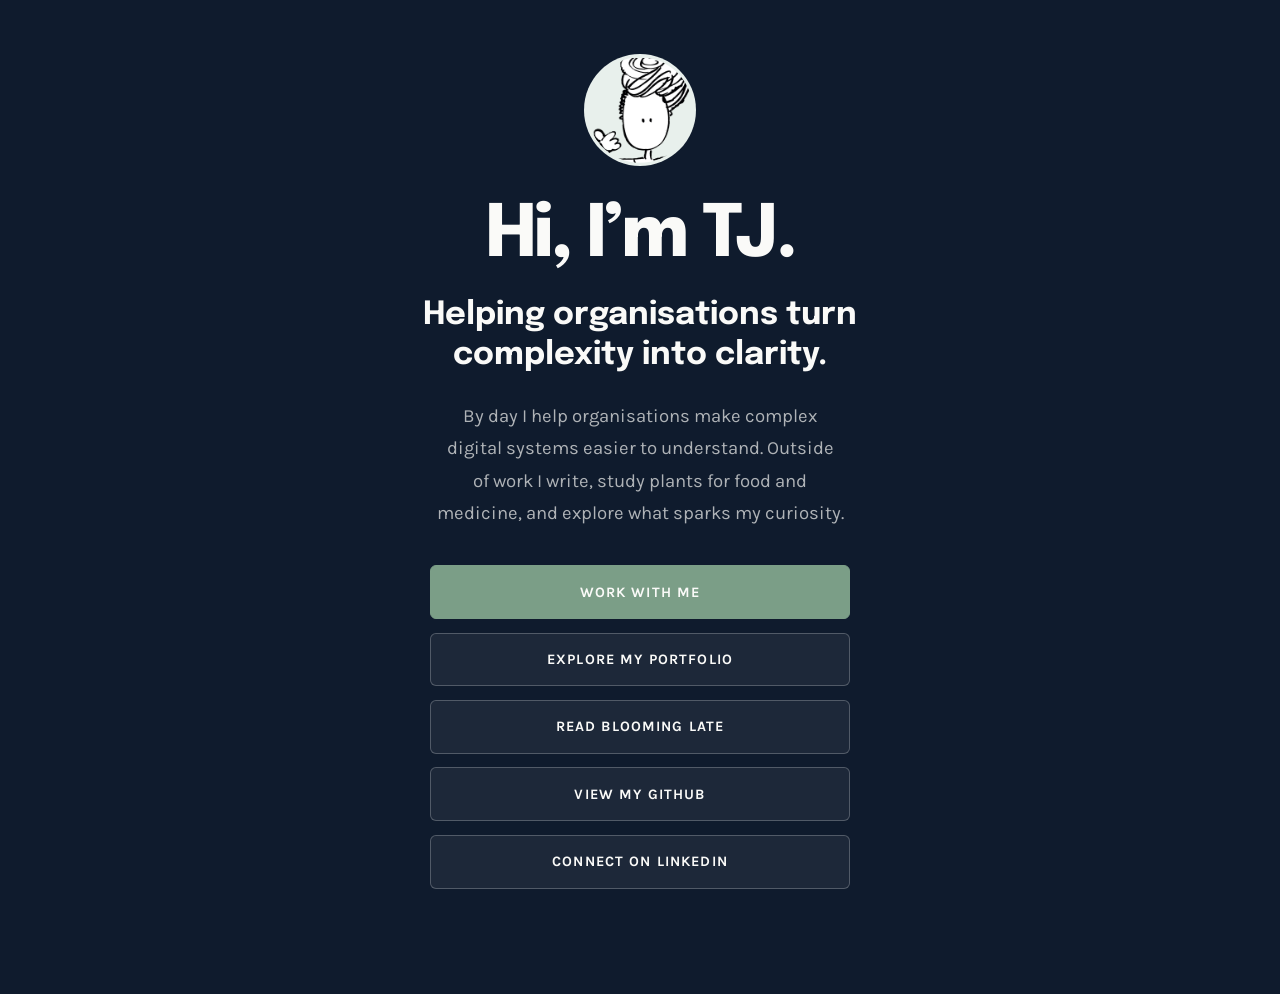
==== hi/index.html @ c091154e "new links page" ====
<!DOCTYPE html>
<html lang="en">
<head>
  <meta charset="UTF-8">
  <meta name="viewport" content="width=device-width, initial-scale=1.0">
  <title>TJ Anderson | Hi</title>
  <link rel="icon" href="../favicon.ico" sizes="any">
  <link rel="icon" type="image/png" href="../favicon.png">
  <link rel="apple-touch-icon" href="../apple-touch-icon.png">
  <link rel="preconnect" href="https://fonts.googleapis.com">
  <link href="https://fonts.googleapis.com/css2?family=Epilogue:ital,wght@0,300;0,400;0,600;0,800;1,300;1,400&family=Karla:wght@300;400;600;700&display=swap" rel="stylesheet">
  <link rel="stylesheet" href="../styles.css?v=20260626">
</head>
<body class="link-tree-page">
  <main class="link-tree">
    <img class="link-tree-avatar" src="../favicon.png" alt="TJ Anderson">
    <h1>Hi, I’m TJ.</h1>
    <p class="link-tree-subhead">Helping organisations turn complexity into clarity.</p>
    <div class="link-tree-copy">
      <p>By day I help organisations make complex digital systems easier to understand. Outside of work I write, study plants for food and medicine, and explore what sparks my curiosity.</p>
    </div>
    <div class="link-tree-buttons" aria-label="TJ Anderson links">
      <a href="https://portfolio.coastarian.com/consulting.html">Work With Me</a>
      <a href="https://portfolio.coastarian.com/index.html">Explore My Portfolio</a>
      <a href="https://substack.com/@bloominglate/posts">Read Blooming Late</a>
      <a href="https://github.com/tjortaraja/portfolio-2026" target="_blank" rel="noopener">View My GitHub</a>
      <a href="https://www.linkedin.com/in/teejanderson/" target="_blank" rel="noopener">Connect on LinkedIn</a>
    </div>
  </main>
</body>
</html>
---- styles.css ----
/* ============================================================
   TJ Anderson - Portfolio
   Shared stylesheet · Epilogue + Karla · Midnight & Sage
   ============================================================ */

/* ── RESET & BASE ── */
*, *::before, *::after { box-sizing: border-box; margin: 0; padding: 0; }

:root {
  --navy:       #0F1B2D;
  --navy-mid:   #1A2E47;
  --sage:       #7B9E87;
  --sage-mid:   #5F876C;
  --sage-light: #E8F0EC;
  --bg:         #F2F5F3;
  --bg-dark:    #E3ECE7;
  --surface:    #FAFAF8;
  --mid:        #4A5C52;
  --soft:       #8A9E94;
  --border:     #D4E0DA;
  --case-section-y: clamp(5.75rem, 7vw, 7rem);
  --case-block-gap: clamp(2.75rem, 4vw, 4rem);
  --case-tight-gap: clamp(1.5rem, 2.5vw, 2.25rem);
}

html { scroll-behavior: smooth; }

body {
  font-family: 'Karla', sans-serif;
  background: var(--bg);
  color: var(--navy);
  line-height: 1.6;
  overflow-x: hidden;
}

/* ── TYPOGRAPHY ── */
.epilogue { font-family: 'Epilogue', sans-serif; }

/* ── BUTTONS ── */
.btn-primary {
  background: var(--sage);
  color: var(--surface);
  padding: 0.8rem 1.8rem;
  border-radius: 6px;
  font-family: 'Karla', sans-serif;
  font-size: 0.9rem;
  font-weight: 600;
  text-decoration: none;
  transition: background 0.2s, transform 0.15s;
  display: inline-block;
}
.btn-primary:hover { background: var(--sage-mid); transform: translateY(-1px); }

.btn-primary-navy {
  background: var(--navy);
  color: var(--surface);
  padding: 0.8rem 1.8rem;
  border-radius: 6px;
  font-family: 'Karla', sans-serif;
  font-size: 0.9rem;
  font-weight: 600;
  text-decoration: none;
  transition: background 0.2s, transform 0.15s;
  display: inline-block;
}
.btn-primary-navy:hover { background: var(--navy-mid); transform: translateY(-1px); }

.btn-ghost {
  border: 1.5px solid rgba(250,250,248,0.25);
  color: rgba(250,250,248,0.65);
  padding: 0.8rem 1.8rem;
  border-radius: 6px;
  font-family: 'Karla', sans-serif;
  font-size: 0.9rem;
  font-weight: 500;
  text-decoration: none;
  transition: border-color 0.2s, color 0.2s, transform 0.15s;
  display: inline-block;
}
.btn-ghost:hover { border-color: var(--sage); color: var(--sage); transform: translateY(-1px); }

.btn-ghost-light {
  border: 1.5px solid var(--soft);
  color: var(--mid);
  padding: 0.8rem 1.8rem;
  border-radius: 6px;
  font-family: 'Karla', sans-serif;
  font-size: 0.9rem;
  font-weight: 500;
  text-decoration: none;
  transition: border-color 0.2s, color 0.2s, transform 0.15s;
  display: inline-block;
}
.btn-ghost-light:hover { border-color: var(--sage-mid); color: var(--sage-mid); transform: translateY(-1px); }

/* ── PILLS & TAGS ── */
.pill {
  background: rgba(123,158,135,0.15);
  color: var(--sage);
  font-size: 0.76rem;
  font-weight: 600;
  padding: 0.35rem 0.9rem;
  border-radius: 100px;
  border: 1px solid rgba(123,158,135,0.25);
}

.pill-light {
  background: var(--sage-light);
  color: var(--sage-mid);
  font-size: 0.76rem;
  font-weight: 600;
  padding: 0.35rem 0.9rem;
  border-radius: 100px;
}

.tag {
  font-size: 0.68rem;
  font-weight: 600;
  letter-spacing: 0.05em;
  text-transform: uppercase;
  color: var(--navy);
  background: var(--sage-light);
  padding: 0.22rem 0.6rem;
  border-radius: 4px;
}

.cs-pill {
  font-size: 0.67rem;
  font-weight: 600;
  letter-spacing: 0.04em;
  text-transform: uppercase;
  color: var(--sage-mid);
  background: var(--sage-light);
  padding: 0.2rem 0.6rem;
  border-radius: 100px;
}

.pill-row { display: flex; flex-wrap: wrap; gap: 0.45rem; }

/* ── BACKGROUND UTILITIES ── */
.bg-surface { background: var(--surface); }
.bg-light   { background: var(--bg); }
.bg-mid     { background: var(--bg-dark); }
.bg-navy    { background: var(--navy); }

/* ── SECTION SHARED ── */
.section-eyebrow {
  font-size: 0.72rem;
  font-weight: 700;
  letter-spacing: 0.14em;
  text-transform: uppercase;
  color: var(--sage-mid);
  margin-bottom: 0.8rem;
}

.section-heading {
  font-family: 'Epilogue', sans-serif;
  font-weight: 800;
  font-size: clamp(1.6rem, 3vw, 2.4rem);
  letter-spacing: -0.025em;
  line-height: 1.15;
  color: var(--navy);
  margin-bottom: 1.4rem;
  text-wrap: balance;
}

.section-heading-sm {
  font-family: 'Epilogue', sans-serif;
  font-weight: 800;
  font-size: clamp(1.25rem, 2vw, 1.7rem);
  line-height: 1.18;
  color: var(--navy);
  margin: 0 0 0.9rem;
  text-wrap: balance;
}

.divider {
  width: 3rem;
  height: 2px;
  background: var(--sage);
  margin-bottom: 2.8rem;
}

.body-text {
  font-size: 1rem;
  color: var(--mid);
  line-height: 1.85;
  margin-bottom: 1.3rem;
  max-width: 68ch;
}
.body-text strong { color: var(--navy); font-weight: 600; }

/* ── HOME PAGE NAV ── */
.home-nav {
  position: absolute;
  top: 0; left: 0; right: 0;
  z-index: 100;
  display: flex;
  justify-content: space-between;
  align-items: center;
  padding: 1.2rem 4rem;
  transition: background 0.3s, border-color 0.3s;
  background: transparent;
  border-bottom: 1px solid rgba(255,255,255,0.08);
}
.home-nav.scrolled {
  background: rgba(242,245,243,0.95);
  backdrop-filter: blur(12px);
  border-bottom-color: var(--bg-dark);
}
.home-nav .nav-logo {
  font-family: 'Epilogue', sans-serif;
  font-weight: 800;
  font-size: 1.15rem;
  color: var(--surface);
  text-decoration: none;
  letter-spacing: -0.02em;
  transition: color 0.3s;
}
.home-nav.scrolled .nav-logo { color: var(--navy); }
.home-nav .nav-links { align-items: center; display: flex; gap: 2rem; list-style: none; }
.home-nav .nav-links a {
  font-size: 0.82rem;
  font-weight: 600;
  color: rgba(250,250,248,0.7);
  text-decoration: none;
  letter-spacing: 0.06em;
  text-transform: uppercase;
  transition: color 0.2s;
}
.home-nav .nav-current {
  color: var(--sage-mid);
  cursor: default;
  display: inline-block;
  font-size: 0.82rem;
  font-weight: 700;
  letter-spacing: 0.06em;
  line-height: 1;
  text-transform: uppercase;
}
.home-nav.scrolled .nav-links a { color: var(--mid); }
.home-nav .nav-links a:hover { color: var(--sage) !important; }
.home-nav .nav-with-icon {
  align-items: center;
  display: inline-flex;
  gap: 0.35rem;
}
.home-nav .nav-with-icon svg {
  height: 0.9rem;
  width: 0.9rem;
}
.home-nav.static-nav {
  background: rgba(242,245,243,0.95);
  backdrop-filter: blur(12px);
  border-bottom-color: var(--bg-dark);
  position: fixed;
}
.home-nav.static-nav .nav-logo {
  color: var(--navy);
}
.home-nav.static-nav .nav-links a {
  color: var(--mid);
}
.nav-dropdown {
  position: relative;
}
.nav-dropdown-trigger {
  cursor: pointer;
}
.nav-dropdown-menu {
  background: var(--surface);
  border: 1px solid var(--border);
  box-shadow: 0 18px 45px rgba(15,27,45,0.12);
  display: grid;
  gap: 0.15rem;
  left: 50%;
  list-style: none;
  min-width: 250px;
  opacity: 0;
  padding: 0.8rem;
  pointer-events: none;
  position: absolute;
  top: calc(100% + 0.9rem);
  transform: translate(-50%, 8px);
  transition: opacity 0.18s ease, transform 0.18s ease;
}
.nav-dropdown:hover .nav-dropdown-menu,
.nav-dropdown:focus-within .nav-dropdown-menu {
  opacity: 1;
  pointer-events: auto;
  transform: translate(-50%, 0);
}
.home-nav .nav-dropdown-menu a {
  color: var(--mid);
  display: block;
  font-size: 0.76rem;
  line-height: 1.35;
  padding: 0.55rem 0.65rem;
  text-transform: none;
}
.home-nav .nav-dropdown-menu a:hover {
  color: var(--navy) !important;
}

/* ── CASE STUDY NAV ── */
.case-nav {
  position: fixed;
  top: 0; left: 0; right: 0;
  z-index: 100;
  display: flex;
  justify-content: space-between;
  align-items: center;
  padding: 1rem 4rem;
  background: rgba(15,27,45,0.96);
  backdrop-filter: blur(12px);
  border-bottom: 1px solid rgba(255,255,255,0.07);
}
.nav-back {
  display: flex;
  align-items: center;
  gap: 0.6rem;
  font-size: 0.82rem;
  font-weight: 600;
  color: rgba(250,250,248,0.6);
  text-decoration: none;
  transition: color 0.2s;
}
.nav-back:hover { color: var(--sage); }
.nav-back svg { width: 16px; height: 16px; flex-shrink: 0; }
.nav-title {
  font-family: 'Epilogue', sans-serif;
  font-weight: 700;
  font-size: 0.88rem;
  color: rgba(250,250,248,0.4);
}
.nav-anchors { display: flex; gap: 2rem; list-style: none; }
.nav-anchors a {
  font-size: 0.76rem;
  font-weight: 600;
  color: rgba(250,250,248,0.4);
  text-decoration: none;
  letter-spacing: 0.05em;
  text-transform: uppercase;
  transition: color 0.2s;
}
.nav-anchors a:hover { color: var(--sage); }

/* ── CASE STUDY HERO ── */
.cs-hero {
  background: var(--navy);
  padding: 9rem 4rem 5rem;
  position: relative;
  overflow: hidden;
}
.cs-hero::before {
  content: '';
  position: absolute;
  top: -300px; right: -200px;
  width: 700px; height: 700px;
  border-radius: 50%;
  background: radial-gradient(circle, rgba(123,158,135,0.1) 0%, transparent 65%);
}
.cs-hero-inner {
  max-width: 900px;
  margin: 0 auto;
  position: relative;
  z-index: 1;
}
.case-hero-with-image::after {
  content: '';
  position: absolute;
  top: var(--case-hero-top, 12.5rem);
  right: var(--case-hero-right, -5rem);
  bottom: auto;
  width: var(--case-hero-width, min(66vw, 940px));
  height: var(--case-hero-height, min(24vw, 250px));
  background:
    linear-gradient(to right, var(--navy) 0%, rgba(15,27,45,0.96) 32%, rgba(15,27,45,0.5) 58%, rgba(15,27,45,0.04) 100%),
    var(--case-hero-image) var(--case-hero-image-position, right center) / var(--case-hero-image-size, cover) no-repeat;
  opacity: 0.68;
  -webkit-mask-image: linear-gradient(to right, transparent 0%, #000 28%, #000 100%);
  mask-image: linear-gradient(to right, transparent 0%, #000 28%, #000 100%);
  pointer-events: none;
}
.case-hero-with-image .cs-hero-inner {
  max-width: 1200px;
}
.case-hero-with-image .cs-title,
.case-hero-with-image .cs-subtitle,
.case-hero-with-image .cs-meta {
  max-width: 840px;
}
@media (min-width: 1600px) {
  .penny-hero-image::after {
    right: 8rem;
  }
}
.eyebrow-sm {
  font-size: 0.74rem;
  font-weight: 600;
  letter-spacing: 0.14em;
  text-transform: uppercase;
  color: var(--sage);
  margin-bottom: 1.2rem;
}
.cs-title {
  font-family: 'Epilogue', sans-serif;
  font-weight: 800;
  font-size: clamp(2rem, 4.5vw, 3.8rem);
  line-height: 1.05;
  letter-spacing: -0.03em;
  color: var(--surface);
  margin-bottom: 1.4rem;
  text-wrap: balance;
}
.cs-subtitle {
  font-size: 1.05rem;
  font-weight: 300;
  color: rgba(250,250,248,0.65);
  max-width: 65ch;
  line-height: 1.78;
  margin-bottom: 2.8rem;
  text-wrap: balance;
}
.cs-meta {
  display: flex;
  flex-wrap: wrap;
  gap: 2.5rem;
  padding-top: 2.2rem;
  border-top: 1px solid rgba(255,255,255,0.1);
}
.consulting-hero-meta {
  display: grid;
  grid-template-columns: repeat(3, minmax(0, 1fr));
  gap: 2rem;
}
.cs-meta-label {
  font-size: 0.67rem;
  font-weight: 700;
  letter-spacing: 0.12em;
  text-transform: uppercase;
  color: var(--sage);
  margin-bottom: 0.3rem;
}
.cs-meta-value {
  font-size: 0.88rem;
  color: rgba(250,250,248,0.72);
  line-height: 1.5;
}

/* Hero image placeholder strip */
.hero-img-strip {
  background: var(--navy);
  padding: 0 4rem 4rem;
}
.hero-img-strip-inner {
  max-width: 900px;
  margin: 0 auto;
}

/* ── CASE STUDY SECTIONS ── */
.cs-section { padding: var(--case-section-y) 4rem; }
.cs-section[id] {
  scroll-margin-top: 5.25rem;
}
.cs-inner { max-width: 900px; margin: 0 auto; }
.cs-inner.wide { max-width: 1200px; }

/* ── LAYOUT GRIDS ── */
.two-col {
  display: grid;
  grid-template-columns: 1.4fr 1fr;
  gap: 4rem;
  align-items: start;
}
.two-col.even { grid-template-columns: 1fr 1fr; }

.context-copy-grid {
  display: grid;
  grid-template-columns: 1fr 1fr;
  gap: 4rem;
  align-items: start;
}

.context-wide-image {
  margin-top: 1.8rem;
}

.context-wide-image img {
  width: 100%;
  max-height: none;
  object-fit: contain;
}

.context-support-shots {
  margin-top: 1.4rem;
}

.context-support-shots .zoom-image-trigger {
  height: clamp(260px, 30vw, 420px);
  overflow: hidden;
  background: #eef3f3;
}

.context-support-shots .case-image-card img {
  width: 100%;
  height: auto;
  max-height: none;
  object-fit: contain;
  object-position: top center;
}

.section-copy-callouts {
  display: grid;
  grid-template-columns: minmax(0, 1.15fr) minmax(280px, 0.85fr);
  gap: 4rem;
  align-items: start;
}

.callout-stack {
  display: grid;
  gap: 1rem;
}

.section-wide-image {
  margin-top: 1.8rem;
}

.section-wide-image img {
  width: 100%;
  max-height: none;
  object-fit: contain;
}

.section-intro {
  max-width: 78ch;
}

.evidence-shots {
  display: grid;
  grid-template-columns: 1fr;
  gap: 1.4rem;
  margin-top: 2rem;
}

.evidence-shots .zoom-image-trigger {
  max-height: none;
  background: #eef3f3;
}

.evidence-shots .case-image-card img {
  width: 100%;
  height: auto;
  max-height: none;
  object-fit: contain;
  object-position: top center;
}

.evidence-intro {
  margin-top: var(--case-tight-gap);
}

.evidence-scamping {
  margin-top: var(--case-tight-gap);
}

.evidence-scamping .section-side-image img,
.evidence-scamping .zoom-image-trigger img {
  width: 100%;
  height: auto;
  max-height: none;
  object-fit: contain;
  object-position: top center;
}

.image-support-copy {
  max-width: 82ch;
  margin: -0.4rem 0 0.7rem;
  color: var(--mid);
  font-size: 0.95rem;
  line-height: 1.72;
}

.catalog-grid {
  margin-top: var(--case-tight-gap);
}

.catalog-status {
  display: inline-block;
  margin-top: 1rem;
  color: var(--sage-mid);
  background: var(--sage-light);
  border-radius: 4px;
  padding: 0.24rem 0.65rem;
  font-size: 0.68rem;
  font-weight: 700;
  letter-spacing: 0.08em;
  text-transform: uppercase;
}

.catalog-module {
  margin-top: var(--case-tight-gap);
}

.catalog-context,
.catalog-steps,
.catalog-stack {
  margin-top: var(--case-tight-gap);
}

.catalog-stack .case-image-card img {
  height: auto;
  max-height: none;
  object-fit: contain;
  background: #eef3f3;
}

.bih-standard-module {
  margin-top: var(--case-block-gap);
  align-items: start;
}

.bih-standard-module h3,
.bih-standard-copy h3 {
  font-family: 'Epilogue', sans-serif;
  font-size: clamp(1.25rem, 2vw, 1.7rem);
  line-height: 1.18;
  color: var(--navy);
  margin-bottom: 0.9rem;
}

.bih-standard-module .section-eyebrow,
.bih-standard-copy .section-eyebrow {
  margin-bottom: 0.65rem;
}

.bih-standard-copy {
  max-width: 82ch;
}

.bih-standard-gallery,
.bih-standard-docs {
  margin-top: 1.4rem;
}

.bih-standard-image img,
.bih-standard-image .zoom-image-trigger img,
.bih-standard-gallery .case-image-card img,
.bih-standard-gallery .zoom-image-trigger img,
.bih-standard-docs .case-image-card img,
.bih-standard-docs .zoom-image-trigger img {
  width: 100%;
  height: auto;
  max-height: none;
  object-fit: contain;
  object-position: top center;
  background: #eef3f3;
}

.image-marker-card {
  min-height: 260px;
  display: grid;
  align-content: center;
  gap: 0.45rem;
  padding: 1.6rem;
  border: 1px dashed rgba(123, 158, 135, 0.5);
  border-radius: 10px;
  background:
    linear-gradient(135deg, rgba(123,158,135,0.08) 0%, rgba(250,250,248,0.88) 100%);
}

.image-marker-label {
  margin: 0;
  color: var(--sage-mid);
  font-size: 0.68rem;
  font-weight: 700;
  letter-spacing: 0.12em;
  text-transform: uppercase;
}

.image-marker-title {
  margin: 0;
  color: var(--navy);
  font-family: 'Epilogue', sans-serif;
  font-size: 1.15rem;
  font-weight: 800;
  line-height: 1.2;
}

.image-marker-note {
  margin: 0;
  color: var(--mid);
  font-size: 0.92rem;
  line-height: 1.55;
}

.image-marker-card.wide {
  min-height: 240px;
  margin-top: 1.5rem;
}

.image-marker-card.tall {
  min-height: 360px;
}

.penny-marker {
  margin-top: 1.2rem;
}

.penny-full-width-image {
  margin-top: clamp(2rem, 4vw, 4rem);
}

.penny-finding-grid {
  display: grid;
  grid-template-columns: repeat(2, minmax(0, 1fr));
  gap: clamp(2rem, 4vw, 4rem);
  align-items: start;
}

.stats-row.penny-stats-grid {
  grid-template-columns: repeat(6, minmax(0, 1fr));
  margin: 0;
}

.penny-stats-grid .stat-card:nth-child(1),
.penny-stats-grid .stat-card:nth-child(2) {
  grid-column: span 3;
}

.penny-stats-grid .stat-card:nth-child(n+3) {
  grid-column: span 2;
}

.penny-role-intro {
  margin-bottom: 1.5rem;
}

.penny-role-intro .role-list {
  gap: 1rem;
}

.penny-role-intro .role-list li {
  font-size: clamp(1.05rem, 1.4vw, 1.35rem);
  line-height: 1.55;
  padding-left: 1.55rem;
}

.penny-role-intro .role-list li::before {
  top: 0.05em;
}

.penny-detail-grid {
  margin-top: 2rem;
}

.penny-journey-overview {
  display: grid;
  gap: clamp(1rem, 2vw, 1.5rem);
  margin-top: clamp(2.2rem, 4vw, 4rem);
  max-width: 980px;
}

.penny-journey-overview .journey-title {
  font-size: clamp(2.2rem, 5vw, 4.6rem);
}

.penny-journey-overview .journey-subtitle {
  color: var(--navy);
  font-size: clamp(1.05rem, 1.7vw, 1.45rem);
  font-weight: 700;
}

.penny-journey-overview .journey-body {
  font-size: clamp(1.05rem, 1.5vw, 1.28rem);
  max-width: 880px;
}

.penny-journey-feature {
  display: grid;
  grid-template-columns: minmax(260px, 0.42fr) minmax(0, 1fr);
  gap: clamp(2rem, 4vw, 4rem);
  align-items: start;
  margin-top: clamp(2.5rem, 4vw, 4.5rem);
}

.penny-journey-copy {
  background: var(--surface);
  border: 1px solid var(--border);
  border-left: 4px solid var(--sage-mid);
  border-radius: 10px;
  padding: clamp(1.45rem, 2.5vw, 2rem);
}

.penny-journey-media-stack {
  display: grid;
  gap: clamp(1.25rem, 2vw, 1.75rem);
}

.penny-journey-media-stack .case-image-card + .case-image-card {
  margin-top: 0;
}

.persona-grid {
  display: grid;
  grid-template-columns: repeat(2, minmax(0, 1fr));
  gap: clamp(1.35rem, 2vw, 1.75rem);
  margin-top: 2rem;
}

.persona-card,
.journey-card,
.outcome-step {
  background: var(--surface);
  border: 1px solid var(--border);
  border-radius: 10px;
  padding: 1.6rem;
  border-left: 4px solid var(--sage-mid);
}

.persona-card:nth-child(2),
.journey-card:nth-child(2),
.outcome-step:nth-child(2) {
  border-left-color: var(--navy-mid);
}

.persona-card:nth-child(3),
.outcome-step:nth-child(3) {
  border-left-color: var(--soft);
}

.persona-quote-grid {
  display: grid;
  grid-template-columns: repeat(2, minmax(0, 1fr));
  gap: clamp(1.35rem, 2vw, 1.8rem);
  margin-top: clamp(1.5rem, 3vw, 2.5rem);
}

.persona-quote-card {
  min-height: 260px;
  border: 1px solid var(--border);
  border-radius: 10px;
  padding: clamp(1.5rem, 2.6vw, 2.4rem);
  display: flex;
  flex-direction: column;
  justify-content: flex-start;
}

.persona-quote-card.independent {
  background: #63bec3;
}

.persona-quote-card.responsible {
  background: #8ee6ac;
}

.persona-quote-card.tempted {
  background: #80a4ad;
}

.persona-quote-card.cautious {
  background: #d8d3e7;
}

.persona-quote {
  color: #000;
  font-size: clamp(1.25rem, 2vw, 1.9rem);
  line-height: 1.35;
  font-style: italic;
  margin: 0;
}

.persona-quote-name {
  color: #000;
  font-size: clamp(0.78rem, 0.95vw, 0.95rem);
  line-height: 1.1;
  font-weight: 800;
  letter-spacing: 0.18em;
  margin: 0 0 clamp(1.25rem, 2vw, 1.8rem);
  text-transform: uppercase;
}

.workshop-section-layout {
  display: grid;
  gap: clamp(2rem, 4vw, 4rem);
}

.workshop-copy-grid {
  display: grid;
  grid-template-columns: repeat(2, minmax(0, 1fr));
  gap: clamp(2rem, 4vw, 4rem);
}

.workshop-copy-grid .body-text:last-child {
  margin-bottom: 0;
}

.workshop-image-stack {
  display: grid;
  gap: clamp(1rem, 2vw, 1.5rem);
}

.workshop-image-stack .case-image-card {
  margin: 0;
}

.workshop-image-stack .case-image-card img {
  aspect-ratio: 4 / 3;
  object-fit: cover;
}

.workshop-image-main img {
  aspect-ratio: 4 / 3;
}

.workshop-image-pair {
  display: grid;
  grid-template-columns: repeat(2, minmax(0, 1fr));
  gap: clamp(1rem, 2vw, 1.5rem);
}

.workshop-image-pair .case-image-card img {
  aspect-ratio: 1 / 1;
}

.persona-name,
.journey-title,
.outcome-step-title {
  font-family: 'Epilogue', sans-serif;
  font-weight: 800;
  color: var(--navy);
  line-height: 1.2;
}

.persona-name {
  font-size: 1rem;
  margin-bottom: 0.55rem;
}

.persona-need,
.journey-tag {
  font-size: 0.68rem;
  font-weight: 700;
  letter-spacing: 0.1em;
  text-transform: uppercase;
  color: var(--sage-mid);
  margin-bottom: 0.8rem;
}

.persona-body,
.journey-body,
.journey-subtitle,
.outcome-step-body {
  color: var(--mid);
  font-size: 0.9rem;
  line-height: 1.72;
}

.journey-grid,
.outcome-steps {
  display: grid;
  grid-template-columns: repeat(2, minmax(0, 1fr));
  gap: clamp(1.35rem, 2vw, 1.75rem);
  align-items: stretch;
}

.journey-card {
  display: grid;
  gap: 1.1rem;
}

.journey-head {
  display: grid;
  gap: 0.35rem;
}

.journey-title {
  font-size: clamp(1.25rem, 2vw, 1.65rem);
}

.journey-subtitle {
  font-weight: 600;
  color: var(--navy);
}

.card-sort-finding {
  margin: 1.4rem 0 0;
  padding: 1.2rem 1.35rem;
  border: 1px solid var(--border);
  border-radius: 10px;
  background: var(--surface);
}

.card-sort-label {
  margin: 0 0 0.85rem;
  color: var(--sage-mid);
  font-size: 0.68rem;
  font-weight: 700;
  letter-spacing: 0.1em;
  text-transform: uppercase;
}

.card-sort-terms {
  display: flex;
  flex-wrap: wrap;
  gap: 0.55rem;
  margin: 0;
}

.card-sort-terms span {
  display: inline-flex;
  padding: 0.28rem 0.55rem;
  border-radius: 4px;
  background: var(--sage-light);
  color: var(--navy);
  font-size: 0.78rem;
  font-weight: 700;
}

.convo-box {
  margin-top: 0;
  margin-bottom: clamp(1.25rem, 2vw, 1.75rem);
  padding: 1.2rem;
  border: 1px solid var(--border);
  border-radius: 10px;
  background: var(--surface);
}

.convo-label {
  margin: 0 0 1rem;
  color: var(--sage-mid);
  font-size: 0.68rem;
  font-weight: 700;
  letter-spacing: 0.1em;
  text-transform: uppercase;
}

.convo-message {
  display: grid;
  gap: 0.7rem;
}

.msg {
  max-width: 92%;
  padding: 0.75rem 0.9rem;
  border-radius: 8px;
  font-size: 0.86rem;
  line-height: 1.45;
}

.msg.app,
.msg.alert {
  justify-self: start;
  background: #edf4f2;
  color: var(--navy);
}

.msg.user {
  justify-self: end;
  background: var(--navy);
  color: var(--surface);
}

.outcome-steps {
  grid-template-columns: repeat(3, minmax(0, 1fr));
}

.outcome-step-num {
  font-family: 'Epilogue', sans-serif;
  font-weight: 800;
  font-size: 1.4rem;
  color: var(--bg-dark);
  line-height: 1;
  margin-bottom: 0.8rem;
}

.outcome-step-title {
  font-size: 0.98rem;
  margin-bottom: 0.55rem;
}

.ia-comparison {
  display: grid;
  gap: 1rem;
}

.ia-comparison .case-image-card {
  margin: 0;
}

.technical-scope-gallery {
  display: grid;
  grid-template-columns: repeat(2, minmax(0, 1fr));
  gap: 1rem;
}

.technical-scope-gallery .case-image-card,
.technical-scope-gallery .image-marker-card {
  margin: 0;
}

.technical-scope-gallery .zoom-image-trigger {
  height: clamp(260px, 28vw, 380px);
  overflow: hidden;
  background: #eef3f3;
}

.technical-scope-gallery .case-image-card img {
  width: 100%;
  height: auto;
  max-height: none;
  object-fit: contain;
  object-position: top center;
}

.bih-data-model-context {
  grid-template-columns: minmax(0, 1.12fr) minmax(320px, 0.88fr);
  align-items: start;
}

.bih-artifact-block {
  display: block;
  margin-top: var(--case-block-gap);
}

.bih-artifact-block > div:first-child {
  max-width: 82ch;
}

.bih-artifact-block .section-side-image,
.bih-artifact-block .ia-comparison {
  margin-top: 1.4rem;
}

.bih-artifact-image img,
.bih-artifact-image .zoom-image-trigger img,
.bih-ia-comparison .case-image-card img,
.bih-ia-comparison .zoom-image-trigger img {
  width: 100%;
  height: auto;
  max-height: none;
  object-fit: contain;
  object-position: top center;
  background: #eef3f3;
}

.bih-ia-comparison {
  grid-template-columns: repeat(2, minmax(0, 1fr));
}

.bih-technical-context {
  display: block;
}

.bih-technical-context .research-context-copy {
  max-width: 82ch;
}

.bih-technical-gallery {
  grid-template-columns: repeat(3, minmax(0, 1fr));
  margin-top: 1.4rem;
}

.bih-technical-gallery .zoom-image-trigger {
  height: clamp(300px, 32vw, 480px);
}

.prototype-video-card {
  margin: 2rem 0 0;
  border: 1px solid var(--border);
  border-radius: 10px;
  overflow: hidden;
  background: var(--navy);
  box-shadow: 0 18px 48px rgba(15,27,45,0.1);
}

.prototype-video-card video {
  display: block;
  width: 100%;
  background: var(--navy);
}

.prototype-video-card figcaption {
  padding: 0.8rem 1rem;
  border-top: 1px solid var(--border);
  font-size: 0.74rem;
  font-weight: 700;
  letter-spacing: 0.08em;
  text-transform: uppercase;
  color: var(--sage-mid);
  background: var(--surface);
}

.handoff-prototype-video {
  width: 100%;
  max-width: 560px;
  margin: 1.55rem 0 0;
  justify-self: end;
}

.foundation-context {
  margin-top: 2rem;
}

.bih-process-stack {
  display: grid;
  gap: clamp(1.6rem, 3vw, 2.4rem);
  margin-top: clamp(2rem, 4vw, 3rem);
}

.bih-process-card {
  background: var(--surface);
  border: 1px solid var(--border);
  border-radius: 12px;
  padding: clamp(1.2rem, 2vw, 1.8rem);
  box-shadow: 0 18px 48px rgba(15,27,45,0.08);
}

.bih-process-card.is-split {
  display: grid;
  grid-template-columns: minmax(260px, 0.42fr) minmax(0, 0.58fr);
  gap: clamp(1.4rem, 3vw, 2.6rem);
  align-items: start;
}

.bih-process-card.is-split.image-left {
  grid-template-columns: minmax(0, 0.58fr) minmax(260px, 0.42fr);
}

.bih-process-card.is-wide {
  display: grid;
  gap: 1.35rem;
}

.bih-process-copy {
  max-width: 82ch;
  border-left: 4px solid var(--sage);
  padding-left: clamp(1rem, 2vw, 1.4rem);
}

.bih-process-copy h3,
.bih-design-copy h3,
.bih-package-copy h3 {
  font-family: 'Epilogue', sans-serif;
  font-size: clamp(1.25rem, 2vw, 1.7rem);
  line-height: 1.18;
  color: var(--navy);
  margin-bottom: 0.9rem;
}

.bih-process-copy .section-eyebrow,
.bih-design-copy .section-eyebrow,
.bih-package-copy .section-eyebrow {
  margin-bottom: 0.65rem;
}

.bih-process-copy .body-text,
.bih-package-copy .body-text {
  margin-bottom: 0;
}

.bih-process-media,
.bih-process-media-grid .case-image-card {
  margin: 0;
}

.bih-process-card.is-split .bih-process-media {
  margin-top: 1.55rem;
}

.bih-process-media img,
.bih-process-media .zoom-image-trigger img,
.bih-process-media-grid .case-image-card img,
.bih-process-media-grid .zoom-image-trigger img,
.bih-design-media img,
.bih-design-media .zoom-image-trigger img,
.bih-package-media img,
.bih-package-media .zoom-image-trigger img {
  width: 100%;
  height: auto;
  max-height: none;
  object-fit: contain;
  object-position: top center;
  background: #eef3f3;
}

.bih-process-media-grid {
  display: grid;
  gap: 1rem;
}

.bih-process-media-grid.two-up {
  grid-template-columns: repeat(2, minmax(0, 1fr));
}

.bih-process-media-grid.docs {
  grid-template-columns: repeat(3, minmax(0, 1fr));
}

.bih-process-media-grid.docs .zoom-image-trigger {
  height: clamp(260px, 28vw, 420px);
  overflow: hidden;
  background: #eef3f3;
}

.bih-design-stack {
  display: grid;
  gap: clamp(1.6rem, 3vw, 2.4rem);
  margin-top: var(--case-tight-gap);
}

.bih-design-feature {
  display: grid;
  grid-template-columns: minmax(280px, 0.38fr) minmax(0, 0.62fr);
  gap: clamp(1.4rem, 3vw, 2.4rem);
  align-items: start;
  background: var(--surface);
  border: 1px solid var(--border);
  border-radius: 12px;
  padding: clamp(1.2rem, 2vw, 1.8rem);
  box-shadow: 0 18px 48px rgba(15,27,45,0.08);
}

.bih-design-copy {
  border-left: 4px solid var(--sage);
  padding-left: clamp(1rem, 2vw, 1.4rem);
}

.bih-design-copy p:not(.section-eyebrow) {
  color: var(--mid);
  font-size: 0.95rem;
  line-height: 1.72;
}

.bih-design-media {
  margin: 1.55rem 0 0;
}

.bih-flow-section {
  margin-top: var(--case-block-gap);
}

.bih-flow-section > .body-text {
  max-width: 72ch;
}

.bih-dev-gallery {
  display: grid;
  grid-template-columns: repeat(2, minmax(0, 1fr));
  gap: 1.4rem;
  margin-top: 1.8rem;
  align-items: start;
}

.bih-dev-feature {
  margin: 1.8rem 0 0;
}

.bih-dev-feature .zoom-image-trigger {
  width: 100%;
  max-height: none;
  overflow: hidden;
  background: #eef3f3;
}

.bih-dev-feature img {
  width: 100%;
  height: auto;
  max-height: none;
  object-fit: contain;
  object-position: top center;
  background: #eef3f3;
}

.bih-dev-feature-copy {
  display: grid;
  grid-template-columns: repeat(2, minmax(0, 1fr));
  gap: clamp(1.4rem, 4vw, 3rem);
  margin-top: 1.35rem;
}

.bih-dev-feature-copy .body-text {
  margin: 0;
}

.bih-dev-screen {
  margin: 0;
}

.bih-dev-screen .zoom-image-trigger {
  height: clamp(360px, 36vw, 520px);
  overflow: hidden;
  background: #eef3f3;
}

.bih-dev-screen img {
  width: 100%;
  height: auto;
  max-height: none;
  object-fit: contain;
  object-position: top center;
  background: #eef3f3;
}

.bih-dev-screen figcaption {
  display: flex;
  align-items: center;
  gap: 0.75rem;
}

.bih-dev-screen figcaption span {
  font-family: 'Epilogue', sans-serif;
  font-size: 0.95rem;
  font-weight: 800;
  color: var(--bg-dark);
}

.bih-flow-sequence {
  margin-top: 1.8rem;
}

.bih-flow-track {
  display: grid;
  grid-auto-flow: column;
  grid-auto-columns: minmax(270px, 320px);
  gap: 2.4rem;
  overflow-x: auto;
  padding: 0 0 1.2rem;
  scroll-snap-type: x proximity;
}

.bih-flow-step {
  position: relative;
  scroll-snap-align: start;
}

.bih-flow-step:not(:last-child)::after {
  content: "→";
  position: absolute;
  top: 42%;
  right: -1.75rem;
  color: var(--sage-mid);
  font-family: 'Epilogue', sans-serif;
  font-size: 1.6rem;
  font-weight: 800;
}

.bih-flow-track .zoom-image-trigger {
  height: clamp(240px, 28vw, 360px);
  overflow: hidden;
  background: #eef3f3;
}

.bih-flow-track .case-image-card img {
  width: 100%;
  height: auto;
  max-height: none;
  object-fit: contain;
  object-position: top center;
  background: #eef3f3;
}

.bih-flow-step figcaption {
  display: flex;
  align-items: center;
  gap: 0.75rem;
}

.bih-flow-step figcaption span {
  font-family: 'Epilogue', sans-serif;
  font-size: 0.95rem;
  font-weight: 800;
  color: var(--bg-dark);
  line-height: 1;
}

.bih-package-note {
  display: grid;
  grid-template-columns: minmax(260px, 0.36fr) minmax(0, 0.64fr);
  gap: clamp(1.4rem, 3vw, 2.4rem);
  align-items: start;
  margin-top: var(--case-block-gap);
  background: var(--surface);
  border: 1px solid var(--border);
  border-radius: 12px;
  padding: clamp(1.2rem, 2vw, 1.8rem);
  box-shadow: 0 18px 48px rgba(15,27,45,0.08);
}

.bih-package-copy {
  border-left: 4px solid var(--sage);
  padding-left: clamp(1rem, 2vw, 1.4rem);
}

.bih-package-media {
  margin: 1.55rem 0 0;
}

.bih-handoff-scope {
  margin-top: 1.5rem;
}

.bih-handoff-card {
  display: grid;
  grid-template-columns: minmax(280px, 0.42fr) minmax(0, 0.58fr);
  gap: clamp(1.4rem, 3vw, 2.4rem);
  align-items: start;
  margin-top: 1.5rem;
  background: var(--surface);
  border: 1px solid var(--border);
  border-radius: 12px;
  padding: clamp(1.2rem, 2vw, 1.8rem);
  box-shadow: 0 18px 48px rgba(15,27,45,0.08);
}

.bih-handoff-copy {
  border-left: 4px solid var(--sage);
  padding-left: clamp(1rem, 2vw, 1.4rem);
}

.bih-handoff-copy .section-eyebrow {
  margin-bottom: 0.65rem;
}

.bih-handoff-copy h3 {
  font-family: 'Epilogue', sans-serif;
  font-size: clamp(1.25rem, 2vw, 1.7rem);
  line-height: 1.18;
  color: var(--navy);
  margin-bottom: 0.9rem;
}

.bih-handoff-copy p:not(.section-eyebrow) {
  color: var(--mid);
  font-size: 0.95rem;
  line-height: 1.72;
  max-width: 58ch;
}

.bih-handoff-copy p + p {
  margin-top: 1rem;
}

.bih-decisions-section {
  margin-top: var(--case-block-gap);
}

.found-context-pair {
  margin-top: 2rem;
}

.system-arch {
  display: grid;
  grid-template-columns: repeat(3, 1fr);
  gap: 1.2rem;
  margin-top: 1.5rem;
}

.arch-box {
  background: var(--surface);
  border: 1px solid var(--border);
  border-radius: 10px;
  padding: 1.35rem;
}

.arch-label {
  margin-bottom: 0.45rem;
  color: var(--sage-mid);
  font-size: 0.67rem;
  font-weight: 700;
  letter-spacing: 0.1em;
  text-transform: uppercase;
}

.arch-tool {
  margin-bottom: 0.45rem;
  font-family: 'Epilogue', sans-serif;
  font-size: 1rem;
  font-weight: 700;
  color: var(--navy);
}

.arch-desc {
  color: var(--mid);
  font-size: 0.84rem;
  line-height: 1.55;
}

.context-pair {
  display: grid;
  grid-template-columns: 1fr 1fr;
  gap: 1.5rem;
  margin: 2rem 0;
}
.context-box {
  background: var(--surface);
  border-radius: 10px;
  padding: 1.4rem;
  border: 1px solid var(--border);
}
.context-box.navy { background: var(--navy); }
.context-label {
  font-size: 0.67rem;
  font-weight: 700;
  letter-spacing: 0.1em;
  text-transform: uppercase;
  color: var(--sage);
  margin-bottom: 0.6rem;
}
.context-text { font-size: 0.87rem; color: var(--mid); line-height: 1.7; }
.context-box.navy .context-text { color: rgba(250,250,248,0.72); }

/* ── PULL QUOTE ── */
.pull-quote {
  border-left: 3px solid var(--sage);
  padding: 1rem 0 1rem 1.6rem;
  margin: 1.5rem 0;
}
.pull-quote p {
  font-family: 'Epilogue', sans-serif;
  font-style: italic;
  font-size: 1.05rem;
  font-weight: 300;
  color: var(--navy);
  line-height: 1.6;
  margin-bottom: 0.5rem;
}
.pull-quote cite { font-size: 0.76rem; font-weight: 600; color: var(--soft); font-style: normal; }

/* ── BIG QUOTE ── */
.big-quote-wrap {
  background: var(--navy);
  padding: 5rem 4rem;
  text-align: center;
}
.big-q-mark {
  font-family: 'Epilogue', sans-serif;
  font-size: 5rem;
  line-height: 0.6;
  color: var(--sage);
  opacity: 0.35;
  margin-bottom: 1rem;
  display: block;
}
.big-q-text {
  font-family: 'Epilogue', sans-serif;
  font-style: italic;
  font-size: clamp(1.3rem, 2.5vw, 1.8rem);
  font-weight: 300;
  color: var(--surface);
  line-height: 1.55;
  max-width: 750px;
  margin: 0 auto 1.2rem;
  text-wrap: balance;
}
.big-q-cite {
  font-size: 0.78rem;
  font-weight: 600;
  color: var(--sage);
  letter-spacing: 0.08em;
  text-transform: uppercase;
}

/* ── ROLE CALLOUT ── */
.role-callout {
  background: var(--sage-light);
  border-radius: 12px;
  padding: 2rem 2.4rem;
  border-left: 4px solid var(--sage);
}
.role-callout h3 {
  font-family: 'Epilogue', sans-serif;
  font-weight: 700;
  font-size: 1.05rem;
  color: var(--navy);
  margin-bottom: 0.7rem;
}
.role-callout p { font-size: 0.9rem; color: var(--mid); line-height: 1.75; margin-bottom: 1rem; }
.role-callout-wide {
  margin-bottom: 2.2rem;
}
.role-section-intro {
  margin-bottom: var(--case-block-gap);
  max-width: 1080px;
  padding-top: 0.5rem;
}
.role-section-intro h3 {
  font-family: 'Epilogue', sans-serif;
  font-weight: 800;
  font-size: clamp(1.35rem, 2vw, 1.9rem);
  line-height: 1.18;
  letter-spacing: -0.02em;
  color: var(--navy);
  margin-bottom: 1.2rem;
}
.role-section-intro p {
  color: var(--mid);
  font-size: 1rem;
  line-height: 1.85;
}
.role-copy-grid {
  display: grid;
  grid-template-columns: minmax(0, 0.95fr) minmax(0, 1.05fr);
  gap: 2rem;
  align-items: start;
}
.role-copy-grid p {
  margin-bottom: 0;
}
.role-copy-grid p + p {
  margin-top: 0.9rem;
}
.role-list { list-style: none; display: flex; flex-direction: column; gap: 0.4rem; }
.role-list li {
  font-size: 0.87rem;
  color: var(--mid);
  padding-left: 1.2rem;
  position: relative;
  line-height: 1.55;
}
.role-list li::before { content: '•'; position: absolute; left: 0; color: var(--sage-mid); font-weight: 600; }

.workshop-tabs {
  width: 100%;
  margin: 0;
}
.workshop-tab-list {
  display: flex;
  align-items: flex-end;
  gap: 0.35rem;
  padding-left: 1rem;
  overflow-x: auto;
}
.workshop-tab {
  appearance: none;
  flex: 0 0 auto;
  border: 1px solid var(--border);
  border-bottom: 0;
  border-radius: 8px 8px 0 0;
  background: var(--bg-dark);
  color: var(--mid);
  cursor: pointer;
  font-family: 'Karla', sans-serif;
  font-size: 0.72rem;
  font-weight: 700;
  letter-spacing: 0.07em;
  line-height: 1;
  padding: 0.78rem 0.85rem;
  text-transform: uppercase;
  transform: translateY(1px);
}
.workshop-tab:hover {
  color: var(--sage-mid);
}
.workshop-tab.is-active {
  background: var(--surface);
  color: var(--navy);
  padding-top: 0.95rem;
  position: relative;
  z-index: 2;
}
.workshop-slide {
  display: grid;
  grid-template-rows: 500px minmax(160px, auto);
  overflow: hidden;
  border: 1px solid var(--border);
  border-radius: 12px;
  background: var(--surface);
  box-shadow: 0 18px 48px rgba(15,27,45,0.14);
}
.workshop-slide[hidden] {
  display: none;
}
.workshop-slide-media {
  display: grid;
  place-items: center;
  overflow: hidden;
  height: 500px;
  background: var(--sage-light);
  padding: 1rem;
}
.workshop-slide img {
  display: block;
  width: 100%;
  max-height: 100%;
  object-fit: contain;
  object-position: center;
}
.workshop-slide-media .zoom-image-trigger {
  display: grid;
  place-items: center;
  height: 100%;
}
.workshop-slide-media .zoom-image-trigger img {
  width: auto;
  max-width: 100%;
  max-height: 100%;
}
.workshop-slide-small .zoom-image-trigger img {
  max-width: 82%;
  max-height: 82%;
}
.workshop-slide-wide .zoom-image-trigger img {
  max-width: 94%;
  max-height: 94%;
}
.framework-image img {
  display: block;
  width: 100%;
  max-height: 620px;
  object-fit: contain;
  object-position: top center;
}
.workshop-slide-copy {
  position: static;
  display: grid;
  gap: 0.45rem;
  min-height: 160px;
  padding: 1rem 1.15rem 1.1rem;
  border-radius: 0;
  background: var(--surface);
  border-top: 1px solid var(--border);
}
.workshop-slide-copy strong {
  color: var(--sage-mid);
  font-size: 0.74rem;
  font-weight: 700;
  letter-spacing: 0.08em;
  text-transform: uppercase;
}
.workshop-slide-copy span {
  color: var(--mid);
  font-size: 0.9rem;
  line-height: 1.6;
}
.workshop-carousel-controls {
  display: flex;
  align-items: center;
  justify-content: center;
  gap: 1rem;
  margin-top: 0.85rem;
}
.carousel-btn {
  width: 34px;
  height: 34px;
  border: 1px solid var(--border);
  border-radius: 999px;
  background: var(--surface);
  color: var(--navy);
  cursor: pointer;
  font-size: 1.45rem;
  line-height: 1;
}
.carousel-dots {
  display: flex;
  gap: 0.45rem;
}
.carousel-dots button {
  width: 8px;
  height: 8px;
  border: 0;
  border-radius: 999px;
  background: var(--soft);
  cursor: pointer;
  opacity: 0.55;
}
.carousel-dots button.is-active {
  background: var(--sage-mid);
  opacity: 1;
}
.framework-section {
  display: grid;
  grid-template-columns: minmax(0, 1fr) minmax(320px, 420px);
  gap: clamp(3.25rem, 5vw, 5.5rem);
  align-items: start;
  width: 100%;
  max-width: 1180px;
  margin: var(--case-section-y) auto 0;
  overflow: hidden;
}
.framework-copy {
  min-width: 0;
  max-width: none;
}
.framework-copy h3 {
  font-family: 'Epilogue', sans-serif;
  font-weight: 800;
  font-size: clamp(1.35rem, 2vw, 1.9rem);
  line-height: 1.18;
  letter-spacing: -0.02em;
  color: var(--navy);
  margin-bottom: 1rem;
}
.framework-copy p {
  color: var(--mid);
  font-size: 1rem;
  line-height: 1.85;
  max-width: 58ch;
  overflow-wrap: break-word;
}
.framework-copy p + p {
  margin-top: 1.2rem;
}
.framework-image {
  width: 100%;
  max-width: 420px;
  min-width: 0;
  margin: 0;
  line-height: 0;
  justify-self: end;
}
.framework-image .zoom-image-trigger {
  border-radius: 8px;
  overflow: hidden;
  box-shadow: 0 18px 48px rgba(15,27,45,0.12);
}

/* ── STATS ── */
.stats-row {
  display: grid;
  grid-template-columns: repeat(4, 1fr);
  gap: 1.2rem;
  margin: 2.5rem 0;
}
.stat-card {
  background: var(--surface);
  border-radius: 10px;
  padding: 1.6rem;
  border: 1px solid var(--border);
  text-align: center;
}
.stat-number {
  font-family: 'Epilogue', sans-serif;
  font-weight: 800;
  font-size: 2.4rem;
  color: var(--navy);
  line-height: 1;
  letter-spacing: -0.04em;
  margin-bottom: 0.35rem;
}
.stat-label { font-size: 0.8rem; color: var(--mid); line-height: 1.5; }

.research-context {
  display: grid;
  grid-template-columns: minmax(280px, 0.9fr) minmax(0, 1.1fr);
  gap: var(--case-block-gap);
  align-items: center;
  margin-top: var(--case-block-gap);
}
.research-question-image img {
  height: 460px;
  object-fit: contain;
  object-position: center;
  background: var(--sage-light);
}
.research-context-copy {
  background: var(--surface);
  border: 1px solid var(--border);
  border-left: 4px solid var(--sage);
  border-radius: 8px;
  padding: 1.8rem 2rem;
}
.research-context-copy h3 {
  font-family: 'Epilogue', sans-serif;
  font-size: 1.1rem;
  line-height: 1.35;
  color: var(--navy);
  margin-bottom: 1rem;
}

/* ── INSIGHT CARDS ── */
.card-grid-3 {
  display: grid;
  grid-template-columns: repeat(3, 1fr);
  gap: clamp(1.35rem, 2vw, 1.75rem);
  margin-top: var(--case-tight-gap);
}
.card-grid-2 {
  display: grid;
  grid-template-columns: repeat(2, 1fr);
  gap: clamp(1.35rem, 2vw, 1.75rem);
  margin-top: 2rem;
}
.decision-section-title {
  margin: 3rem 0 1.2rem;
  color: var(--navy);
  font-family: 'Epilogue', sans-serif;
  font-size: clamp(1.45rem, 2vw, 2rem);
  font-weight: 800;
  line-height: 1.12;
  letter-spacing: -0.02em;
}
.insight-card {
  background: var(--surface);
  border-radius: 10px;
  padding: 1.6rem;
  border: 1px solid var(--border);
}
.insight-number {
  font-family: 'Epilogue', sans-serif;
  font-weight: 800;
  font-size: 1.6rem;
  color: var(--bg-dark);
  letter-spacing: -0.04em;
  line-height: 1;
  margin-bottom: 0.7rem;
}
.insight-title {
  font-family: 'Epilogue', sans-serif;
  font-weight: 700;
  font-size: 0.95rem;
  color: var(--navy);
  margin-bottom: 0.5rem;
  line-height: 1.3;
}
.insight-body { font-size: 0.85rem; color: var(--mid); line-height: 1.7; }

/* ── STEP CARDS ── */
.steps-grid {
  display: grid;
  grid-template-columns: repeat(3, 1fr);
  gap: clamp(1.35rem, 2vw, 1.75rem);
  margin-top: var(--case-tight-gap);
}
.step-card {
  background: var(--surface);
  border-radius: 10px;
  padding: 1.6rem;
  border: 1px solid var(--border);
}
.step-num {
  font-family: 'Epilogue', sans-serif;
  font-weight: 800;
  font-size: 2rem;
  color: var(--bg-dark);
  letter-spacing: -0.04em;
  line-height: 1;
  margin-bottom: 0.7rem;
}
.step-tag {
  display: inline-block;
  font-size: 0.67rem;
  font-weight: 700;
  letter-spacing: 0.07em;
  text-transform: uppercase;
  color: var(--sage-mid);
  background: var(--sage-light);
  padding: 0.18rem 0.55rem;
  border-radius: 4px;
  margin-bottom: 0.7rem;
}
.step-title {
  font-family: 'Epilogue', sans-serif;
  font-weight: 700;
  font-size: 0.97rem;
  color: var(--navy);
  margin-bottom: 0.5rem;
}
.step-body { font-size: 0.85rem; color: var(--mid); line-height: 1.7; }

/* ── HYPOTHESIS CARDS ── */
.hyp-grid {
  display: grid;
  grid-template-columns: 1fr 1fr;
  gap: 2rem;
  margin-top: var(--case-tight-gap);
}
.hyp-card { border-radius: 12px; overflow: hidden; border: 1px solid var(--border); }
.hyp-head { padding: 1.4rem 1.6rem; }
.hyp-head.j1 { background: var(--navy); }
.hyp-head.j2 { background: var(--sage-mid); }
.hyp-tag {
  font-size: 0.67rem;
  font-weight: 700;
  letter-spacing: 0.1em;
  text-transform: uppercase;
  color: rgba(250,250,248,0.6);
  margin-bottom: 0.4rem;
}
.hyp-title {
  font-family: 'Epilogue', sans-serif;
  font-weight: 800;
  font-size: 1.1rem;
  color: var(--surface);
}
.hyp-body { background: var(--surface); padding: 1.5rem 1.6rem; }
.hyp-body p { font-size: 0.87rem; color: var(--mid); line-height: 1.72; margin-bottom: 1rem; }
.hyp-flow-img { margin-top: 1.2rem; border-radius: 8px; overflow: hidden; line-height: 0; }
.hyp-flow-img img { width: 100% !important; max-width: 100%; display: block; }
.hyp-flow-img .zoom-image-trigger {
  line-height: 0;
}

/* ── VALIDATION ── */
.val-stack { display: flex; flex-direction: column; gap: 0.8rem; }
.val-item {
  background: var(--surface);
  border-radius: 10px;
  padding: 1.2rem 1.4rem;
  border: 1px solid var(--border);
}
.val-tag {
  display: inline-flex;
  align-items: center;
  gap: 0.4rem;
  font-size: 0.7rem;
  font-weight: 700;
  letter-spacing: 0.06em;
  text-transform: uppercase;
  padding: 0.2rem 0.6rem;
  border-radius: 4px;
  margin-bottom: 0.5rem;
}
.tag-v { background: #E8F5EC; color: #2D7A4F; }
.tag-r { background: #FFF3E0; color: #B87333; }
.val-text { font-size: 0.85rem; color: var(--mid); line-height: 1.65; }

/* ── OUTCOMES ── */
.outcomes-list {
  list-style: none;
  display: flex;
  flex-direction: column;
  gap: 0.9rem;
  margin-top: 2rem;
}
.outcomes-list li {
  display: flex;
  gap: 1.1rem;
  align-items: flex-start;
  padding: 1.2rem 1.4rem;
  background: var(--surface);
  border-radius: 10px;
  border: 1px solid var(--border);
}
.out-icon {
  width: 26px; height: 26px;
  background: var(--sage-light);
  border-radius: 50%;
  display: flex;
  align-items: center;
  justify-content: center;
  flex-shrink: 0;
  margin-top: 0.1rem;
}
.out-icon svg { width: 13px; height: 13px; color: var(--sage-mid); }
.out-text { font-size: 0.88rem; color: var(--mid); line-height: 1.65; }
.out-text strong { color: var(--navy); font-weight: 600; display: block; margin-bottom: 0.15rem; }

/* ── REFLECTIONS ── */
.reflect-grid {
  display: grid;
  grid-template-columns: 1fr 1fr;
  gap: clamp(1.35rem, 2vw, 1.75rem);
  margin-top: 2.5rem;
}
.reflect-card {
  background: var(--surface);
  border-radius: 10px;
  padding: 1.6rem;
  border: 1px solid var(--border);
  border-left-width: 4px;
}
.reflect-card:nth-child(1) { border-left-color: var(--sage); }
.reflect-card:nth-child(2) { border-left-color: var(--navy-mid); }
.reflect-card:nth-child(3) { border-left-color: var(--soft); }
.reflect-card:nth-child(4),
.reflect-card.key { border-left-color: var(--sage-mid); }
.reflect-card-wide {
  grid-column: 1 / -1;
}
.reflect-num {
  font-family: 'Epilogue', sans-serif;
  font-weight: 800;
  font-size: 1.4rem;
  color: var(--bg-dark);
  line-height: 1;
  margin-bottom: 0.6rem;
}
.reflect-title {
  font-family: 'Epilogue', sans-serif;
  font-weight: 700;
  font-size: 0.95rem;
  color: var(--navy);
  margin-bottom: 0.5rem;
}
.reflect-body { font-size: 0.85rem; color: var(--mid); line-height: 1.72; }

/* ── IMAGE PLACEHOLDERS ── */
.img-ph {
  border: 2px dashed var(--border);
  border-radius: 12px;
  padding: 2.5rem 2rem;
  text-align: center;
  background: var(--surface);
  margin: 2rem 0;
  display: flex;
  flex-direction: column;
  align-items: center;
  justify-content: center;
}
.img-ph.tall { min-height: 320px; }
.img-ph.wide { min-height: 240px; }
.img-ph-icon { font-size: 2rem; opacity: 0.35; margin-bottom: 0.7rem; }
.img-ph-title {
  font-family: 'Epilogue', sans-serif;
  font-weight: 700;
  font-size: 0.88rem;
  color: var(--soft);
  margin-bottom: 0.35rem;
}
.img-ph-note { font-size: 0.76rem; color: var(--soft); font-style: italic; line-height: 1.5; max-width: 45ch; }

/* Dark variant for hero strip */
.img-ph.dark {
  background: rgba(255,255,255,0.04);
  border-color: rgba(255,255,255,0.12);
}
.img-ph.dark .img-ph-title { color: rgba(250,250,248,0.5); }
.img-ph.dark .img-ph-note  { color: rgba(250,250,248,0.3); }

/* ── CASE STUDY FOOTER ── */
.cs-footer { background: var(--navy); padding: 3.5rem 4rem; }
.case-top-link-wrap {
  display: flex;
  justify-content: center;
  background: var(--surface);
  padding: 1rem 4rem;
  border-top: 1px solid var(--border);
}
a.case-top-link,
a.case-top-link:link,
a.case-top-link:visited {
  display: inline-flex;
  align-items: center;
  justify-content: center;
  gap: 0.45rem;
  font-family: 'Epilogue', sans-serif;
  font-size: 0.66rem;
  font-weight: 800;
  letter-spacing: 0.1em;
  text-transform: uppercase;
  color: var(--navy);
  text-decoration: none;
  min-height: 32px;
  padding: 0.25rem 0;
  transition: transform 0.2s ease, color 0.2s ease;
}
a.case-top-link:hover {
  transform: translateY(-2px);
  color: var(--sage-mid);
}
a.case-top-link svg {
  flex: 0 0 auto;
  width: 14px;
  height: 14px;
}
.cs-footer-inner {
  max-width: 1200px;
  margin: 0 auto;
  display: flex;
  justify-content: space-between;
  align-items: center;
  gap: 2rem;
  flex-wrap: wrap;
}
.cs-credit { font-size: 0.8rem; color: rgba(250,250,248,0.35); line-height: 1.6; }
.cs-credit strong { color: rgba(250,250,248,0.6); font-weight: 600; display: block; }
.cs-next-label {
  font-size: 0.7rem;
  font-weight: 700;
  letter-spacing: 0.1em;
  text-transform: uppercase;
  color: var(--sage);
  margin-bottom: 0.4rem;
}
.cs-next-link, .cs-prev-link {
  font-family: 'Epilogue', sans-serif;
  font-weight: 700;
  font-size: 1rem;
  color: var(--surface);
  text-decoration: none;
  display: flex;
  align-items: center;
  gap: 0.5rem;
  transition: gap 0.2s;
}
.cs-next-link:hover, .cs-prev-link:hover { gap: 0.9rem; }

/* ── HOME PAGE - HERO ── */
.home-hero {
  min-height: 100vh;
  background: var(--navy);
  display: flex;
  flex-direction: column;
  justify-content: center;
  padding: 8rem 4rem 6rem;
  position: relative;
  overflow: hidden;
}
.home-hero::before {
  content: '';
  position: absolute;
  top: -200px; right: -200px;
  width: 600px; height: 600px;
  border-radius: 50%;
  background: radial-gradient(circle, rgba(123,158,135,0.12) 0%, transparent 70%);
  pointer-events: none;
}
.home-hero-inner { max-width: 1000px; margin: 0 auto; width: 100%; }

.hero-main {
  display: grid;
  grid-template-areas: ". eyebrow" "avatar headline";
  grid-template-columns: 116px 1fr;
  column-gap: 2.2rem;
  row-gap: 0.5rem;
  align-items: start;
  margin-bottom: 2.2rem;
}
.hero-avatar-wrap {
  grid-area: avatar;
  width: 110px; height: 110px;
  background: var(--sage-light);
  border-radius: 50%;
  display: flex;
  align-items: center;
  justify-content: center;
  overflow: hidden;
  flex-shrink: 0;
}
.hero-avatar { width: 100px; display: block; mix-blend-mode: multiply; }
.hero-eyebrow {
  grid-area: eyebrow;
  font-family: 'Karla', sans-serif;
  font-size: 0.78rem;
  font-weight: 600;
  letter-spacing: 0.12em;
  text-transform: uppercase;
  color: var(--sage);
  align-self: end;
}
.hero-name {
  grid-area: headline;
  font-family: 'Epilogue', sans-serif;
  font-weight: 800;
  font-size: clamp(2.6rem, 5vw, 4.8rem);
  line-height: 1.0;
  letter-spacing: -0.03em;
  color: var(--surface);
  text-wrap: balance;
}
.hero-name em { font-style: italic; font-weight: 300; color: var(--sage); }

.hero-below { padding-left: calc(110px + 2.2rem); }
.hero-tagline {
  font-family: 'Karla', sans-serif;
  font-size: 1.05rem;
  font-weight: 300;
  color: rgba(250,250,248,0.6);
  max-width: 52ch;
  margin-bottom: 2rem;
  line-height: 1.8;
}
.hero-meta { display: flex; flex-wrap: wrap; gap: 0.7rem; margin-bottom: 2.2rem; }
.hero-cta { display: flex; gap: 1rem; flex-wrap: wrap; }

/* ── LINK TREE PAGE ── */
.link-tree-page {
  background: var(--navy);
  color: var(--surface);
  min-height: 100vh;
}

.link-tree {
  align-items: stretch;
  display: flex;
  flex-direction: column;
  justify-content: center;
  margin: 0 auto;
  min-height: 100vh;
  padding: clamp(1.5rem, 5vw, 3.4rem) 1.5rem clamp(4.5rem, 9vw, 6.6rem);
  text-align: center;
  width: min(100%, 620px);
}

.link-tree-avatar {
  align-self: center;
  background: var(--sage-light);
  border-radius: 50%;
  display: block;
  height: 112px;
  margin-bottom: 2.1rem;
  mix-blend-mode: normal;
  object-fit: cover;
  padding: 0.2rem;
  width: 112px;
}

.link-tree-eyebrow {
  color: var(--sage);
  font-size: 0.74rem;
  font-weight: 700;
  letter-spacing: 0.12em;
  line-height: 1.8;
  margin-bottom: 1.1rem;
  text-transform: uppercase;
  text-wrap: balance;
}

.link-tree h1 {
  color: var(--surface);
  font-family: 'Epilogue', sans-serif;
  font-size: clamp(2.5rem, 9vw, 4.5rem);
  font-weight: 800;
  letter-spacing: -0.04em;
  line-height: 1;
  margin-bottom: 1.5rem;
  text-wrap: balance;
}

.link-tree-subhead {
  color: var(--surface);
  font-family: 'Epilogue', sans-serif;
  font-size: clamp(1.35rem, 4vw, 2rem);
  font-weight: 700;
  line-height: 1.25;
  margin: 0 auto 1.5rem;
  max-width: 24ch;
  text-wrap: balance;
}

.link-tree-copy {
  color: rgba(250, 250, 248, 0.68);
  font-size: clamp(1rem, 2vw, 1.16rem);
  line-height: 1.75;
  margin: 0 auto 2.2rem;
  max-width: 46ch;
  text-wrap: balance;
}

.link-tree-copy p + p {
  margin-top: 1rem;
}

.link-tree-buttons {
  display: grid;
  gap: 0.85rem;
  margin: 0 auto;
  width: min(100%, 420px);
}

.link-tree-buttons a {
  align-items: center;
  background: rgba(250, 250, 248, 0.06);
  border: 1.5px solid rgba(250, 250, 248, 0.24);
  border-radius: 6px;
  color: var(--surface);
  display: flex;
  font-size: 0.9rem;
  font-weight: 700;
  justify-content: center;
  letter-spacing: 0.08em;
  min-height: 3.25rem;
  padding: 0.9rem 1.2rem;
  text-decoration: none;
  text-transform: uppercase;
  transition: background 0.2s, border-color 0.2s, color 0.2s, transform 0.15s;
}

.link-tree-buttons a:first-child {
  background: var(--sage);
  border-color: var(--sage);
}

.link-tree-buttons a:hover {
  background: rgba(123, 158, 135, 0.16);
  border-color: var(--sage);
  color: var(--surface);
  transform: translateY(-1px);
}

.home-section-nav {
  align-items: center;
  background: rgba(242,245,243,0.98);
  border-bottom: 1px solid rgba(15,27,45,0.08);
  display: flex;
  justify-content: center;
  padding: 1.2rem 4rem;
  position: sticky;
  top: 0;
  z-index: 90;
}
.home-section-nav .nav-logo {
  color: var(--navy);
  font-family: 'Epilogue', sans-serif;
  font-size: 1.15rem;
  font-weight: 800;
  letter-spacing: -0.02em;
  text-decoration: none;
}
.home-section-nav .nav-links {
  display: flex;
  gap: 2.5rem;
  list-style: none;
}
.home-section-nav .nav-links a {
  color: var(--mid);
  font-size: 0.82rem;
  font-weight: 600;
  letter-spacing: 0.06em;
  text-decoration: none;
  text-transform: uppercase;
  transition: color 0.2s;
}
.home-section-nav .nav-links a:hover {
  color: var(--sage-mid);
}

/* ── C&C HERO DISPLAY ── */
.cc-hero-display {
  display: flex;
  align-items: flex-end;
  justify-content: center;
  gap: 2rem;
  padding-bottom: 2rem;
}

/* Phone frame */
.cc-phone-frame {
  width: 220px;
  flex-shrink: 0;
  background: #1a1a1a;
  border-radius: 36px;
  padding: 12px;
  box-shadow: 0 0 0 1px rgba(255,255,255,0.08), 0 32px 64px rgba(0,0,0,0.5);
  position: relative;
}
.cc-phone-notch {
  width: 80px;
  height: 10px;
  background: #1a1a1a;
  border-radius: 0 0 8px 8px;
  margin: 0 auto 6px;
  position: relative;
  z-index: 2;
}
.cc-phone-screen {
  border-radius: 26px;
  overflow: hidden;
  line-height: 0;
}
.cc-phone-screen img {
  width: 100%;
  display: block;
}

/* Filter panel - floating card, no bezel */
.cc-filter-panel {
  width: 200px;
  flex-shrink: 0;
  border-radius: 16px;
  overflow: hidden;
  box-shadow: 0 24px 56px rgba(0,0,0,0.45);
  margin-bottom: 2rem;
  line-height: 0;
}
.cc-filter-panel img {
  width: 100%;
  display: block;
}

@media (max-width: 900px) {
  .cc-hero-display { gap: 1rem; }
  .cc-phone-frame { width: 160px; border-radius: 28px; }
  .cc-filter-panel { width: 148px; }
}

.case-shot-grid {
  display: grid;
  grid-template-columns: repeat(3, minmax(0, 1fr));
  gap: 1.4rem;
}
.case-shot-grid.two-up {
  grid-template-columns: repeat(2, minmax(0, 1fr));
}
.bih-profile-stack .case-image-card img,
.bih-profile-stack .zoom-image-trigger img {
  height: auto;
  max-height: none;
  object-fit: contain;
  object-position: top center;
  background: #eef3f3;
}
.bih-profile-stack {
  grid-template-columns: repeat(2, minmax(0, 1fr));
  align-items: start;
}
.bih-profile-stack > h3,
.bih-profile-stack > .body-text {
  grid-column: 1 / -1;
}
.bih-profile-stack .mvp-recommendation-card figcaption {
  min-height: 4.5rem;
}
.case-shot-stack {
  display: grid;
  gap: 1.5rem;
  margin-top: var(--case-block-gap);
}
.mvp-context {
  display: grid;
  grid-template-columns: minmax(0, 0.85fr) minmax(320px, 1.15fr);
  gap: var(--case-block-gap);
  align-items: center;
  margin-top: var(--case-block-gap);
}
.mvp-story-map {
  order: 2;
}
.mvp-context-copy {
  order: 1;
}
.mvp-story-map img {
  height: 440px;
  object-fit: contain;
  object-position: center;
  background: var(--sage-light);
}
.mvp-context-copy {
  background: var(--surface);
  border: 1px solid var(--border);
  border-left: 4px solid var(--sage-mid);
  border-radius: 8px;
  padding: 1.8rem 2rem;
}
.mvp-context-copy h3 {
  font-family: 'Epilogue', sans-serif;
  font-size: 1.1rem;
  line-height: 1.35;
  color: var(--navy);
  margin-bottom: 1rem;
}
.mvp-additions {
  display: grid;
  grid-template-columns: repeat(3, minmax(0, 1fr));
  gap: clamp(1.35rem, 2vw, 1.75rem);
  margin-top: var(--case-tight-gap);
}
.mvp-addition-card {
  background: var(--surface);
  border: 1px solid var(--border);
  border-left: 4px solid var(--sage);
  border-radius: 8px;
  padding: 1.35rem 1.45rem;
}
.mvp-addition-card:nth-child(2) {
  border-left-color: var(--navy-mid);
}
.mvp-addition-card:nth-child(3) {
  border-left-color: var(--sage-mid);
}
.mvp-addition-number {
  display: block;
  margin-bottom: 0.75rem;
  font-family: 'Epilogue', sans-serif;
  font-weight: 800;
  font-size: 1.25rem;
  color: var(--bg-dark);
  line-height: 1;
}
.mvp-addition-card h4 {
  margin-bottom: 0.45rem;
  font-family: 'Epilogue', sans-serif;
  font-size: 0.95rem;
  line-height: 1.35;
  color: var(--navy);
}
.mvp-addition-card p {
  color: var(--mid);
  font-size: 0.86rem;
  line-height: 1.65;
}
.case-image-card {
  background: var(--surface);
  border: 1px solid var(--border);
  border-radius: 12px;
  overflow: hidden;
  box-shadow: 0 18px 48px rgba(15,27,45,0.1);
}
.case-image-card + .case-image-card {
  margin-top: clamp(1.25rem, 2vw, 1.75rem);
}
.case-image-card.tall {
  max-height: 520px;
}
.case-image-card img {
  display: block;
  width: 100%;
  height: auto;
  max-height: 560px;
  object-fit: cover;
  object-position: top center;
}
.card-sort-composite img {
  max-height: none;
}
.case-shot-grid .case-image-card img {
  height: 480px;
}
.case-image-card .zoom-image-trigger {
  line-height: 0;
}
.mvp-recommendation-card {
  border-left: 4px solid var(--sage);
}
.mvp-recommendation-card:nth-child(2) {
  border-left-color: var(--navy-mid);
}
.mvp-recommendation-card:nth-child(3) {
  border-left-color: var(--sage-mid);
}
.mvp-recommendation-card figcaption {
  display: flex;
  align-items: center;
  gap: 0.8rem;
}
.mvp-recommendation-card figcaption span {
  font-family: 'Epilogue', sans-serif;
  font-size: 1rem;
  font-weight: 800;
  color: var(--bg-dark);
  line-height: 1;
}
.journey-tabs {
  margin-top: var(--case-block-gap);
}
.journey-tab-list {
  display: flex;
  align-items: flex-end;
  gap: 0.35rem;
  padding-left: 1rem;
}
.journey-tab {
  appearance: none;
  border: 1px solid var(--border);
  border-bottom: 0;
  border-radius: 8px 8px 0 0;
  background: var(--bg-dark);
  color: var(--mid);
  cursor: pointer;
  font-family: 'Karla', sans-serif;
  font-size: 0.78rem;
  font-weight: 700;
  letter-spacing: 0.08em;
  line-height: 1;
  padding: 0.9rem 1.15rem;
  text-transform: uppercase;
  transform: translateY(1px);
  transition: background 0.2s, color 0.2s, padding 0.2s;
}
.journey-tab:hover {
  color: var(--sage-mid);
}
.journey-tab.is-active {
  background: var(--surface);
  color: var(--navy);
  padding-top: 1.05rem;
  position: relative;
  z-index: 2;
}
.journey-image-card {
  border-radius: 8px;
}
.journey-image-card.is-active {
  display: block;
}
.zoom-image-trigger {
  appearance: none;
  display: block;
  width: 100%;
  border: 0;
  background: transparent;
  cursor: zoom-in;
  padding: 0;
}
.journey-image-card img,
.zoom-image-trigger img {
  display: block;
  width: 100%;
  max-height: none;
  object-fit: contain;
  object-position: top center;
}
.image-zoom {
  position: fixed;
  inset: 0;
  z-index: 1000;
  display: block;
  background: rgba(15,27,45,0.92);
  overflow: auto;
  padding: 4rem;
  cursor: zoom-out;
}
.image-zoom[hidden] {
  display: none;
}
.image-zoom img {
  display: block;
  width: min(1400px, 115vw);
  max-width: none;
  height: auto;
  margin: 0 auto;
  border-radius: 8px;
  box-shadow: 0 24px 80px rgba(0,0,0,0.38);
  cursor: zoom-in;
}
.image-zoom.is-zoomed img {
  width: min(2200px, 180vw);
  cursor: zoom-out;
}
.image-zoom.is-compact img {
  width: min(1200px, 92vw);
}
.image-zoom.is-compact.is-zoomed img {
  width: min(1800px, 140vw);
}
.journey-video-grid {
  display: grid;
  grid-template-columns: repeat(2, minmax(0, 1fr));
  gap: 1.5rem;
  margin-top: var(--case-block-gap);
}
.journey-video-card {
  background: var(--sage-light);
  border: 1px solid var(--border);
  border-radius: 8px;
  box-shadow: 0 18px 48px rgba(15,27,45,0.1);
  overflow: hidden;
}
.journey-video-card h3 {
  padding: 1rem 1rem 0.9rem;
  font-family: 'Epilogue', sans-serif;
  font-size: 1rem;
  line-height: 1.25;
  color: var(--navy);
  text-align: center;
}
.journey-embed-frame {
  width: min(100%, 320px);
  aspect-ratio: 9 / 19;
  margin: 0 auto 1rem;
  overflow: hidden;
  border: 1px solid var(--border);
  border-radius: 18px;
  background: var(--navy);
  box-shadow: 0 18px 42px rgba(15,27,45,0.14);
}
.journey-embed-frame iframe {
  display: block;
  width: 800px;
  height: 950px;
  border: 0;
  transform: scale(0.4);
  transform-origin: top left;
}
.mobile-video-frame {
  position: relative;
  width: min(100%, 320px);
  aspect-ratio: 642 / 1140;
  margin: 0 auto 1rem;
  overflow: hidden;
  border: 8px solid var(--navy);
  border-radius: 34px;
  background: var(--navy);
  box-shadow: 0 18px 42px rgba(15,27,45,0.2);
}
.mobile-video-frame video,
.video-poster-overlay,
.video-poster-overlay img {
  display: block;
  width: 100%;
  height: 100%;
}
.mobile-video-frame video {
  object-fit: fill;
}
.video-poster-overlay {
  appearance: none;
  position: absolute;
  inset: 0;
  z-index: 2;
  border: 0;
  background: transparent;
  cursor: pointer;
  padding: 0;
}
.video-poster-overlay img {
  object-fit: contain;
  object-position: bottom center;
}
.mobile-video-frame.is-playing .video-poster-overlay {
  opacity: 0;
  pointer-events: none;
}
.mobile-video-frame.has-video-error::after {
  content: 'Video format not supported in this browser';
  position: absolute;
  left: 1rem;
  right: 1rem;
  bottom: 1rem;
  z-index: 4;
  padding: 0.65rem 0.8rem;
  border-radius: 6px;
  background: rgba(15,27,45,0.88);
  color: var(--surface);
  font-size: 0.78rem;
  line-height: 1.3;
  text-align: center;
}
.journey-video-card p {
  padding: 1rem;
  border-top: 1px solid var(--border);
  color: var(--mid);
  font-size: 0.96rem;
  line-height: 1.55;
}
.image-zoom-close {
  position: fixed;
  top: 1.25rem;
  right: 1.25rem;
  width: 44px;
  height: 44px;
  border: 1px solid rgba(250,250,248,0.22);
  border-radius: 999px;
  background: rgba(250,250,248,0.08);
  color: var(--surface);
  cursor: pointer;
  font-size: 1.8rem;
  line-height: 1;
}
.zoom-open {
  overflow: hidden;
}
.case-image-card figcaption {
  padding: 0.8rem 1rem;
  border-top: 1px solid var(--border);
  font-size: 0.74rem;
  font-weight: 700;
  letter-spacing: 0.08em;
  text-transform: uppercase;
  color: var(--sage-mid);
  background: var(--surface);
}
.section-image-pair {
  display: grid;
  grid-template-columns: minmax(0, 1fr) minmax(280px, 0.72fr);
  gap: var(--case-block-gap);
  align-items: start;
}
.section-side-image {
  margin-top: 0.6rem;
}
.section-side-image img {
  max-height: 420px;
}
.layered-image-stack {
  position: relative;
  min-height: 420px;
  margin: 2rem 0;
  width: calc(100% + 5rem);
  margin-right: -5rem;
}
.layered-image-stack img {
  display: block;
  border-radius: 12px;
  border: 1px solid var(--border);
  box-shadow: 0 18px 48px rgba(15,27,45,0.16);
  object-fit: cover;
  object-position: center;
}
.layered-image-back {
  width: 88%;
  height: 360px;
  margin-left: auto;
}
.layered-image-front {
  position: absolute;
  right: 0;
  top: 6.8rem;
  width: 72%;
  height: auto;
  object-fit: contain;
  border-color: rgba(123,158,135,0.72);
  box-shadow: 0 0 0 4px rgba(123,158,135,0.14), 0 18px 48px rgba(15,27,45,0.16);
}
.single-image-stack {
  min-height: auto;
}
.single-image-stack img {
  width: 100%;
  max-height: 520px;
  object-fit: cover;
  object-position: top center;
}
.layered-image-stack figcaption {
  position: absolute;
  right: 0;
  bottom: 0;
  padding: 0.8rem 1rem;
  border-radius: 6px;
  background: var(--surface);
  border: 1px solid var(--border);
  font-size: 0.74rem;
  font-weight: 700;
  letter-spacing: 0.08em;
  text-transform: uppercase;
  color: var(--sage-mid);
}

/* ── CASE STUDY HERO IMAGE ── */
.cs-hero-image {
  background: var(--navy);
  padding: 5rem 4rem 0;
  overflow: hidden;
}
.cs-hero-image-inner {
  max-width: 900px;
  margin: 0 auto;
}
.case-hero-full-image {
  display: block;
  width: 100%;
  height: auto;
  border-radius: 10px 10px 0 0;
}
.cs-hero-image + .cs-hero {
  padding-top: 3rem;
}
@media (max-width: 900px) {
  .cs-hero-image { padding: 5rem 1.5rem 0; }
  .case-hero-with-image::after {
    display: none;
  }
  .case-shot-grid,
  .case-shot-grid.two-up,
  .journey-video-grid,
  .section-image-pair,
  .framework-section {
    grid-template-columns: 1fr;
  }
  .framework-image {
    justify-self: start;
    max-width: 520px;
  }
  .layered-image-stack {
    min-height: auto;
    transform: none;
  }
  .layered-image-back,
  .layered-image-front {
    position: static;
    width: 100%;
    height: auto;
    margin: 0;
  }
  .layered-image-front {
    margin-top: -2rem;
    width: 78%;
  }
  .layered-image-stack figcaption {
    position: static;
    display: inline-block;
    margin-top: 1rem;
  }
  .workshop-tabs {
    width: 100%;
    margin-right: 0;
  }
  .workshop-slide-media {
    height: 360px;
  }
  .workshop-slide {
    grid-template-rows: 360px minmax(180px, auto);
  }
}

/* ── HOME PAGE - SECTIONS ── */
.home-section {
  padding: 6rem 4rem;
  max-width: 1300px;
  margin: 0 auto;
}
.home-section-label {
  font-family: 'Karla', sans-serif;
  font-size: 0.74rem;
  font-weight: 600;
  letter-spacing: 0.14em;
  text-transform: uppercase;
  color: var(--sage-mid);
  margin-bottom: 1rem;
}
.home-section-title {
  font-family: 'Epilogue', sans-serif;
  font-weight: 800;
  font-size: clamp(2rem, 3.5vw, 3rem);
  letter-spacing: -0.03em;
  line-height: 1.1;
  margin-bottom: 1rem;
  color: var(--navy);
}
.home-section-divider {
  width: 3rem;
  height: 2px;
  background: var(--sage);
  margin-bottom: 3rem;
}

/* ── HOME PAGE - SERVICES ── */
.services-grid {
  display: grid;
  grid-template-columns: repeat(auto-fit, minmax(260px, 1fr));
  gap: 1.5rem;
  margin-top: 3rem;
}
.service-feature-grid {
  display: grid;
  grid-template-columns: repeat(2, minmax(0, 1fr));
  gap: 1.5rem;
  margin-top: 3rem;
}
.service-feature-card {
  background: var(--surface);
  border-radius: 12px;
  padding: clamp(2rem, 4vw, 3rem);
  border: 1px solid var(--bg-dark);
  border-left: 4px solid var(--sage-mid);
  color: inherit;
  display: flex;
  flex-direction: column;
  min-height: 360px;
  text-decoration: none;
  transition: transform 0.2s, box-shadow 0.2s, border-color 0.2s;
}
.service-feature-card:nth-child(2) {
  border-left-color: var(--navy-mid);
}
.service-feature-card:hover {
  transform: translateY(-4px);
  box-shadow: 0 16px 48px rgba(15,27,45,0.11);
  border-color: var(--border);
}
.service-kicker {
  color: var(--sage-mid);
  font-size: 0.7rem;
  font-weight: 700;
  letter-spacing: 0.12em;
  margin-bottom: 0.75rem;
  text-transform: uppercase;
}
.service-feature-title {
  color: var(--navy);
  font-family: 'Epilogue', sans-serif;
  font-size: clamp(1.45rem, 2.5vw, 2rem);
  font-weight: 800;
  letter-spacing: -0.02em;
  line-height: 1.12;
  margin-bottom: 1rem;
  text-wrap: balance;
}
.service-link {
  color: var(--sage-mid);
  display: inline-block;
  font-size: 0.82rem;
  font-weight: 700;
  margin-top: auto;
}
.compact-services {
  grid-template-columns: repeat(3, minmax(0, 1fr));
  margin-top: 1.5rem;
}
.service-card {
  background: var(--surface);
  border-radius: 12px;
  padding: 2.2rem;
  border: 1px solid var(--bg-dark);
  transition: transform 0.2s, box-shadow 0.2s;
}
.service-card:hover { transform: translateY(-4px); box-shadow: 0 12px 40px rgba(15,27,45,0.08); }
.service-number {
  font-family: 'Epilogue', sans-serif;
  font-weight: 800;
  font-size: 2.5rem;
  color: var(--bg-dark);
  line-height: 1;
  margin-bottom: 1rem;
  letter-spacing: -0.04em;
}
.service-title {
  font-family: 'Epilogue', sans-serif;
  font-weight: 700;
  font-size: 1.05rem;
  margin-bottom: 0.75rem;
  color: var(--navy);
}
.service-desc { font-size: 0.9rem; color: var(--mid); line-height: 1.75; }

/* ── OFFER PAGES ── */
.offer-card-grid {
  margin-top: 0;
}
.offer-card {
  background: var(--surface);
  border: 1px solid var(--border);
  border-left: 4px solid var(--sage-mid);
  border-radius: 10px;
  padding: 1.8rem;
}
.offer-card:nth-child(2) {
  border-left-color: var(--navy-mid);
}
.offer-card:nth-child(3) {
  border-left-color: var(--soft);
}
.offer-card h3,
.offer-timeline h3 {
  color: var(--navy);
  font-family: 'Epilogue', sans-serif;
  font-size: 1.08rem;
  font-weight: 800;
  line-height: 1.2;
  margin-bottom: 0.75rem;
}
.offer-card p,
.offer-timeline p {
  color: var(--mid);
  font-size: 0.94rem;
  line-height: 1.7;
}
.offer-work-grid {
  margin-top: 0;
}
.offer-timeline {
  display: grid;
  gap: 1rem;
}
.offer-timeline article {
  background: var(--surface);
  border: 1px solid var(--border);
  border-radius: 10px;
  display: grid;
  gap: 0.35rem;
  grid-template-columns: 4rem minmax(0, 1fr);
  padding: 1.5rem;
}
.offer-timeline span {
  color: var(--sage-mid);
  font-family: 'Epilogue', sans-serif;
  font-size: 1.7rem;
  font-weight: 800;
  line-height: 1;
}
.offer-timeline h3,
.offer-timeline p {
  grid-column: 2;
}
.offer-context-pair {
  margin-top: clamp(2rem, 4vw, 3rem);
}

.services-detail-grid {
  display: grid;
  grid-template-columns: minmax(0, 0.9fr) minmax(320px, 1fr);
  gap: clamp(2.5rem, 5vw, 5rem);
  align-items: start;
}
.services-hero-copy {
  color: rgba(250,250,248,0.68);
  font-size: clamp(1rem, 1.6vw, 1.35rem);
  line-height: 1.7;
  max-width: 760px;
}
.services-hero-copy p + p {
  margin-top: 0.7rem;
}
.consulting-service-grid,
.how-work-grid,
.sector-experience-grid,
.consulting-reason-grid,
.consulting-example-grid {
  display: grid;
  gap: clamp(1.5rem, 3vw, 3rem);
}
.consulting-service-grid {
  grid-template-columns: repeat(2, minmax(0, 1fr));
}
.how-work-grid {
  grid-template-columns: repeat(3, minmax(0, 1fr));
  margin-top: clamp(2rem, 4vw, 3rem);
}
.sector-experience-grid {
  grid-template-columns: 1fr;
  gap: clamp(1.9rem, 3vw, 2.6rem);
  margin-top: clamp(2rem, 4vw, 3rem);
  max-width: 760px;
}
#experience-across-sectors {
  background: var(--sage-light);
}
.consulting-service-card {
  background: var(--surface);
  border: 1px solid var(--border);
  border-left: 4px solid var(--sage-mid);
  border-radius: 10px;
  padding: clamp(1.6rem, 3vw, 2.4rem);
}
.consulting-service-card:nth-child(2) {
  border-left-color: var(--navy-mid);
}
.consulting-service-card h3,
.how-work-grid h3,
.consulting-reason-grid h3,
.consulting-example-grid h3 {
  color: var(--navy);
  font-family: 'Epilogue', sans-serif;
  font-size: clamp(1.12rem, 1.6vw, 1.4rem);
  font-weight: 800;
  line-height: 1.2;
  margin-bottom: 0.8rem;
  text-wrap: balance;
}
.consulting-service-card p:not(.section-eyebrow),
.how-work-grid p,
.consulting-reason-grid p,
.consulting-example-grid p {
  color: var(--mid);
  font-size: 0.94rem;
  line-height: 1.7;
  text-wrap: pretty;
}
.sector-experience-grid h3 {
  color: var(--navy);
  font-size: 0.78rem;
  font-weight: 900;
  letter-spacing: 0.14em;
  line-height: 1.4;
  margin-bottom: 0.8rem;
  text-transform: uppercase;
}
.sector-experience-grid p {
  color: var(--mid);
  font-size: 1rem;
  line-height: 1.7;
  text-wrap: pretty;
}
.sector-experience-grid .sector-note {
  color: rgba(65, 86, 78, 0.78);
  font-size: 0.82rem;
  line-height: 1.55;
  margin-top: 0.35rem;
}
.how-work-grid p + p {
  margin-top: 0.8rem;
}
.consulting-reason-grid {
  grid-template-columns: repeat(4, minmax(0, 1fr));
}
.consulting-example-grid {
  grid-template-columns: repeat(5, minmax(0, 1fr));
}
.ways-format-grid {
  grid-template-columns: repeat(4, minmax(0, 1fr));
}
.how-work-grid article,
.sector-experience-grid article,
.consulting-reason-grid article,
.consulting-example-grid article {
  padding: 0;
}
.organisation-list {
  color: var(--mid);
  display: grid;
  gap: 0.75rem 2rem;
  grid-template-columns: repeat(4, minmax(0, 1fr));
  list-style: none;
}
.organisation-list li {
  border-top: 1px solid var(--border);
  color: var(--navy);
  font-family: 'Epilogue', sans-serif;
  font-size: clamp(1rem, 1.35vw, 1.2rem);
  font-weight: 800;
  line-height: 1.25;
  padding-top: 0.9rem;
  text-wrap: balance;
}
.services-detail-lists {
  display: grid;
  grid-template-columns: repeat(2, minmax(0, 1fr));
  gap: 1.5rem;
}
.services-detail-lists h3 {
  color: var(--navy);
  font-family: 'Epilogue', sans-serif;
  font-size: 1rem;
  font-weight: 800;
  line-height: 1.25;
  margin-bottom: 0.9rem;
}
.services-detail-lists ul {
  color: var(--mid);
  display: grid;
  gap: 0.6rem;
  list-style: none;
}
.services-detail-lists li {
  font-size: 0.93rem;
  line-height: 1.55;
  padding-left: 1.2rem;
  position: relative;
}
.services-detail-lists li::before {
  color: var(--sage-mid);
  content: '•';
  font-weight: 700;
  left: 0;
  position: absolute;
}
.services-overview-copy {
  max-width: 760px;
}
.services-inline-list {
  color: var(--mid);
  display: grid;
  gap: 0.6rem;
  list-style: none;
  margin: 0.9rem 0 0;
}
.services-inline-list li {
  font-size: 0.94rem;
  line-height: 1.55;
  padding-left: 1.2rem;
  position: relative;
}
.services-inline-list li::before {
  color: var(--sage-mid);
  content: '•';
  font-weight: 700;
  left: 0;
  position: absolute;
}
.services-text-link {
  color: var(--sage-mid);
  display: inline-block;
  font-weight: 700;
  margin-top: 0.6rem;
  text-decoration: none;
}
.services-text-link:hover {
  color: var(--navy);
}
.services-detail-cta {
  grid-column: 1 / -1;
}
.services-choice-section {
  background: var(--surface);
  padding: 4rem 4rem;
  text-align: center;
}
.services-choice-inner {
  margin: 0 auto;
  max-width: 720px;
}
.services-choice-inner .section-heading-sm {
  margin-bottom: 1rem;
}
.services-choice-inner p:not(.section-eyebrow) {
  color: var(--mid);
  font-size: 1rem;
  line-height: 1.75;
  margin: 0 auto 1.8rem;
  max-width: 58ch;
}

.consulting-help-grid,
.consulting-area-grid,
.consulting-engagement-grid {
  display: grid;
  gap: 1.5rem;
}
.consulting-intro-copy .body-text {
  max-width: 72ch;
}
.consulting-help-grid {
  grid-template-columns: repeat(2, minmax(0, 1fr));
}
.consulting-help-item {
  background: var(--surface);
  border: 1px solid var(--border);
  border-left: 4px solid var(--sage-mid);
  border-radius: 10px;
  padding: clamp(1.4rem, 2.5vw, 2rem);
}
.bg-surface .consulting-help-item {
  background: var(--bg);
}
.consulting-help-item:nth-child(even) {
  border-left-color: var(--navy-mid);
}
.consulting-help-item.is-wide {
  grid-column: 1 / -1;
}
.consulting-help-item h3,
.consulting-area-grid h3,
.consulting-engagement-grid h3 {
  color: var(--navy);
  font-family: 'Epilogue', sans-serif;
  font-size: clamp(1.12rem, 1.6vw, 1.4rem);
  font-weight: 800;
  line-height: 1.2;
  margin-bottom: 0.8rem;
}
.consulting-help-item h4 {
  color: var(--sage-mid);
  font-size: 0.7rem;
  font-weight: 800;
  letter-spacing: 0.12em;
  margin: 1.3rem 0 0.7rem;
  text-transform: uppercase;
}
.consulting-help-item p,
.consulting-area-grid p,
.consulting-engagement-grid p {
  color: var(--mid);
  font-size: 0.94rem;
  line-height: 1.7;
  text-wrap: pretty;
}
.consulting-help-item p + p {
  margin-top: 0.8rem;
}
.consulting-help-item ul,
.consulting-question-list {
  color: var(--mid);
  display: grid;
  gap: 0.55rem;
  list-style: none;
}
.consulting-help-item li,
.consulting-question-list li {
  font-size: 0.93rem;
  line-height: 1.55;
  padding-left: 1.2rem;
  position: relative;
}
.consulting-help-item li::before,
.consulting-question-list li::before {
  color: var(--sage-mid);
  content: '•';
  font-weight: 800;
  left: 0;
  position: absolute;
}
.consulting-area-grid {
  grid-template-columns: repeat(5, minmax(0, 1fr));
  gap: clamp(2rem, 4vw, 4rem);
}
.consulting-area-grid article {
  padding: 0;
}
.consulting-selected-grid {
  display: grid;
  grid-template-columns: minmax(260px, 0.75fr) minmax(0, 1fr);
  gap: clamp(2rem, 4vw, 4rem);
  align-items: start;
}
.consulting-engagement-grid {
  grid-template-columns: repeat(4, minmax(0, 1fr));
  gap: clamp(2rem, 4vw, 4rem);
}
.consulting-engagement-grid article {
  padding: 0;
}
.facilitation-engagement-grid h3 {
  min-height: 3.25rem;
}
.facilitation-detail-grid {
  grid-template-columns: minmax(0, 0.8fr) minmax(380px, 1.2fr);
}
.facilitation-detail-grid .services-detail-lists {
  grid-template-columns: repeat(3, minmax(0, 1fr));
}
.facilitation-format-grid,
.facilitation-faq-grid {
  display: grid;
  gap: clamp(1.5rem, 3vw, 3rem);
}
.facilitation-format-grid {
  grid-template-columns: repeat(3, minmax(0, 1fr));
}
.facilitation-format-grid article,
.facilitation-faq-grid article {
  padding: 0;
}
.facilitation-format-grid h3,
.facilitation-faq-grid h3 {
  color: var(--navy);
  font-family: 'Epilogue', sans-serif;
  font-size: clamp(1.1rem, 1.6vw, 1.35rem);
  font-weight: 800;
  line-height: 1.2;
  margin-bottom: 0.8rem;
}
.facilitation-format-grid h3 {
  min-height: 3.25rem;
}
.facilitation-format-grid p,
.facilitation-faq-grid p {
  color: var(--mid);
  font-size: 0.94rem;
  line-height: 1.7;
}
.facilitation-format-grid p + p {
  margin-top: 0.8rem;
}
.facilitation-format-grid ul,
.facilitation-audience-list {
  color: var(--mid);
  display: grid;
  gap: 0.55rem;
  list-style: none;
  margin-top: 1rem;
}
.facilitation-format-grid li,
.facilitation-audience-list li {
  font-size: 0.93rem;
  line-height: 1.55;
  padding-left: 1.2rem;
  position: relative;
}
.facilitation-format-grid li::before,
.facilitation-audience-list li::before {
  color: var(--sage-mid);
  content: '•';
  font-weight: 800;
  left: 0;
  position: absolute;
}
.facilitation-audience-list {
  grid-template-columns: repeat(3, minmax(0, 1fr));
  margin-top: 0;
}
.working-process-list {
  color: var(--mid);
  counter-reset: working-process;
  display: grid;
  gap: 0.85rem;
  list-style: none;
  max-width: 760px;
}
.working-process-list li {
  counter-increment: working-process;
  font-size: 1rem;
  line-height: 1.65;
  padding-left: 2.4rem;
  position: relative;
}
.working-process-list li::before {
  color: var(--sage-mid);
  content: counter(working-process, decimal-leading-zero);
  font-family: 'Epilogue', sans-serif;
  font-size: 0.72rem;
  font-weight: 800;
  left: 0;
  letter-spacing: 0.08em;
  position: absolute;
  top: 0.25rem;
}
.ways-closing-copy {
  margin-top: clamp(1.6rem, 3vw, 2.4rem);
  max-width: 760px;
}
.approach-question-list {
  margin-bottom: 1.8rem;
}
.approach-follow-up {
  margin-top: 2.1rem;
}
.facilitation-faq-grid {
  grid-template-columns: repeat(2, minmax(0, 1fr));
}

/* ── HOME PAGE - WORK ── */
.work-section { background: var(--bg-dark); padding: 6rem 0; }
.work-inner { max-width: 1300px; margin: 0 auto; padding: 0 4rem; }
.work-grid {
  display: grid;
  grid-template-columns: repeat(auto-fit, minmax(300px, 1fr));
  gap: 2rem;
  margin-top: 3rem;
}
.work-card {
  background: var(--surface);
  border-radius: 12px;
  overflow: hidden;
  border: 1px solid var(--bg-dark);
  transition: transform 0.2s, box-shadow 0.2s;
  text-decoration: none;
  color: inherit;
  display: flex;
  flex-direction: column;
}
.work-card:hover { transform: translateY(-4px); box-shadow: 0 16px 48px rgba(15,27,45,0.12); }
.work-card-header {
  background: var(--navy);
  padding: 1.6rem 1.8rem;
  display: flex;
  flex-direction: column;
  justify-content: flex-start;
  height: 190px;
  overflow: hidden;
  position: relative;
}
.work-card-header.has-image {
  justify-content: flex-end;
  min-height: 230px;
  background: #0B111D;
}
.work-card-header.has-image img {
  position: absolute;
  inset: 0;
  width: 100%;
  height: 100%;
  object-fit: cover;
  object-position: top center;
  opacity: 0.42;
}
.work-card-header.penny-card-image img {
  object-position: 68% center;
  opacity: 0.62;
}
.work-card-header.penny-card-image::after {
  background: linear-gradient(to bottom, rgba(15,27,45,0.03), rgba(15,27,45,0.74));
}
.work-card-header.bih-card-image img {
  opacity: 0.62;
}
.work-card-header.bih-card-image::after {
  background: linear-gradient(to bottom, rgba(15,27,45,0.03), rgba(15,27,45,0.74));
}
.work-card-header.has-image::after {
  content: '';
  position: absolute;
  inset: 0;
  background: linear-gradient(to bottom, rgba(15,27,45,0.1), rgba(15,27,45,0.92));
}
.work-card-header::before {
  content: '';
  position: absolute;
  top: -50px; right: -50px;
  width: 160px; height: 160px;
  border-radius: 50%;
  background: rgba(123,158,135,0.1);
}
.work-card-title {
  font-family: 'Epilogue', sans-serif;
  font-weight: 700;
  font-size: 1.2rem;
  color: var(--surface);
  line-height: 1.25;
  position: relative;
  z-index: 2;
  letter-spacing: -0.01em;
}
.work-card-body { padding: 1.5rem 1.8rem; display: flex; flex-direction: column; flex: 1; }
.work-card-company {
  font-size: 0.72rem;
  font-weight: 600;
  letter-spacing: 0.09em;
  text-transform: uppercase;
  color: var(--soft);
  margin-bottom: 0.7rem;
}
.work-card-desc { font-size: 0.87rem; color: var(--mid); line-height: 1.65; flex: 1; margin-bottom: 1.2rem; }
.work-card-tags { display: flex; flex-wrap: wrap; gap: 0.5rem; margin-top: auto; }

/* ── HOME PAGE - ABOUT ── */
.about-grid {
  display: grid;
  grid-template-columns: 1fr 1.2fr;
  gap: 5rem;
  align-items: start;
}
.about-text p { font-size: 1rem; color: var(--mid); line-height: 1.85; margin-bottom: 1.2rem; }
.about-text p strong { color: var(--navy); font-weight: 600; }
.inline-mail-link {
  color: inherit;
  text-decoration: none;
  border-bottom: 1px solid var(--sage);
  transition: color 0.2s ease, border-color 0.2s ease;
}
.inline-mail-link:hover {
  color: var(--sage-mid);
  border-color: var(--sage-mid);
}

/* ── HOME PAGE - CV PANEL ── */
.cv-section { background: var(--surface); border-radius: 16px; border: 1px solid var(--bg-dark); overflow: hidden; }
.cv-header {
  background: var(--navy);
  padding: 1.8rem 2.2rem;
  display: flex;
  justify-content: space-between;
  align-items: center;
  gap: 1rem;
}
.cv-header h3 {
  font-family: 'Epilogue', sans-serif;
  font-weight: 800;
  font-size: 1.3rem;
  color: var(--surface);
  letter-spacing: -0.02em;
}
.cv-header p { font-family: 'Karla', sans-serif; font-size: 0.82rem; color: rgba(250,250,248,0.55); margin-top: 0.2rem; }
.cv-download {
  background: var(--sage);
  color: var(--surface);
  padding: 0.6rem 1.2rem;
  border-radius: 6px;
  font-family: 'Karla', sans-serif;
  font-size: 0.82rem;
  font-weight: 700;
  text-decoration: none;
  white-space: nowrap;
  flex-shrink: 0;
  transition: background 0.2s;
}
.cv-download:hover { background: var(--sage-mid); }
.cv-body { padding: 1.8rem 2.2rem; }
.cv-row { display: flex; justify-content: space-between; align-items: baseline; gap: 1rem; margin-bottom: 0.2rem; }
.cv-role { font-family: 'Epilogue', sans-serif; font-size: 0.9rem; font-weight: 700; color: var(--navy); }
.cv-org { font-family: 'Karla', sans-serif; font-size: 0.85rem; color: var(--sage-mid); font-weight: 600; margin-bottom: 0.3rem; }
.cv-dates { font-family: 'Karla', sans-serif; font-size: 0.78rem; color: var(--soft); white-space: nowrap; }
.cv-detail { font-family: 'Karla', sans-serif; font-size: 0.82rem; color: var(--mid); line-height: 1.65; margin-bottom: 1.1rem; }
.cv-section-label {
  font-family: 'Karla', sans-serif;
  font-size: 0.67rem;
  font-weight: 700;
  letter-spacing: 0.12em;
  text-transform: uppercase;
  color: var(--surface);
  background: var(--navy);
  padding: 0.22rem 0.7rem;
  border-radius: 4px;
  display: inline-block;
  margin-bottom: 0.9rem;
  margin-top: 0.4rem;
}

/* ── HOME PAGE - CONTACT ── */
.contact-section { background: var(--navy); padding: 6rem 4rem; text-align: center; }
.contact-section .home-section-label { color: var(--sage); }
.contact-section .home-section-title {
  color: var(--surface);
  margin: 0 auto 0.75rem;
  max-width: 1120px;
}
.contact-section > p { color: rgba(250,250,248,0.5); margin-bottom: 2.5rem; font-family: 'Karla', sans-serif; }
.contact-supporting-copy {
  line-height: 1.65;
  margin-left: auto;
  margin-right: auto;
  max-width: 760px;
}
.contact-supporting-copy span {
  display: block;
}
.contact-links { display: flex; justify-content: center; gap: 1.2rem; flex-wrap: wrap; }

:where(
  .hero-name,
  .home-section-title,
  .section-heading,
  .section-heading-sm,
  .cs-title,
  .service-feature-title,
  .service-title,
  .work-card-title,
  .future-title,
  .consultancy-card h3,
  .consulting-service-card h3,
  .consulting-reason-grid h3,
  .consulting-example-grid h3,
  .consulting-help-item h3,
  .consulting-area-grid h3,
  .consulting-engagement-grid h3,
  .facilitation-format-grid h3,
  .facilitation-faq-grid h3,
  .contact-section .home-section-title
) {
  text-wrap: balance;
}

:where(
  .body-text,
  .cs-subtitle,
  .cs-meta-value,
  .hero-tagline,
  .service-desc,
  .work-card-desc,
  .about-text p,
  .cv-detail,
  .consultancy-intro p:not(.home-section-label),
  .consultancy-card p,
  .services-hero-copy p,
  .services-overview-copy,
  .services-inline-list li,
  .services-detail-lists li,
  .consulting-question-list li,
  .facilitation-audience-list li,
  .facilitation-format-grid p,
  .facilitation-faq-grid p,
  .contact-section > p,
  .site-footer p
) {
  text-wrap: pretty;
}

/* ── HOME PAGE - CONSULTANCY ── */
.consultancy-section {
  background: var(--surface);
  padding: 6rem 4rem;
}
.consultancy-inner {
  max-width: 1300px;
  margin: 0 auto;
}
.consultancy-intro {
  max-width: 780px;
}
.consultancy-intro p:not(.home-section-label) {
  color: var(--mid);
  font-size: 1rem;
  line-height: 1.85;
  margin-bottom: 1.1rem;
}
.consultancy-services {
  display: grid;
  grid-template-columns: repeat(2, minmax(0, 1fr));
  gap: clamp(2.5rem, 6vw, 6rem);
  margin-top: 2.5rem;
}
.consultancy-card {
  color: inherit;
  display: block;
  padding: 0;
  text-decoration: none;
  transition: color 0.2s;
}
.consultancy-card:hover h3 {
  color: var(--sage-mid);
}
.consultancy-card h3 {
  color: var(--navy);
  font-family: 'Epilogue', sans-serif;
  font-size: clamp(1.25rem, 2vw, 1.7rem);
  font-weight: 800;
  letter-spacing: -0.02em;
  line-height: 1.18;
  margin-bottom: 1rem;
  text-wrap: balance;
}
@media (min-width: 901px) {
  .consultancy-card h3 {
    min-height: 2.4em;
  }
}
.consultancy-card p {
  color: var(--mid);
  font-size: 0.95rem;
  line-height: 1.75;
}
.consultancy-card p + p {
  margin-top: 0.9rem;
}
.consultancy-card-lead {
  color: var(--navy) !important;
  font-weight: 700;
}
.consultancy-cta {
  display: flex;
  justify-content: center;
  margin-top: 2rem;
}

/* ── SITE FOOTER ── */
.site-footer {
  background: var(--navy);
  border-top: 1px solid rgba(250,250,248,0.07);
  padding: 1.5rem 4rem;
  display: flex;
  justify-content: space-between;
  align-items: center;
}
.site-footer p { font-family: 'Karla', sans-serif; font-size: 0.8rem; color: rgba(250,250,248,0.3); }

/* ── COMING SOON (hidden) ── */
.future-section { display: none; padding: 6rem 4rem; max-width: 1300px; margin: 0 auto; }
.future-grid { display: grid; grid-template-columns: repeat(auto-fit, minmax(260px, 1fr)); gap: 1.5rem; margin-top: 3rem; }
.future-card { border: 1.5px dashed var(--soft); border-radius: 12px; padding: 2rem; opacity: 0.65; }
.future-badge { font-size: 0.68rem; font-weight: 600; letter-spacing: 0.1em; text-transform: uppercase; color: var(--soft); background: var(--bg-dark); padding: 0.2rem 0.65rem; border-radius: 4px; display: inline-block; margin-bottom: 1rem; }
.future-title { font-family: 'Epilogue', sans-serif; font-size: 1.05rem; font-weight: 700; color: var(--navy); margin-bottom: 0.5rem; }
.future-desc { font-size: 0.87rem; color: var(--mid); line-height: 1.65; }

/* ── FADE IN ANIMATION ── */
.fade-in { opacity: 0; transform: translateY(16px); transition: opacity 0.55s ease, transform 0.55s ease; }
.fade-in.visible { opacity: 1; transform: translateY(0); }

/* ── RESPONSIVE ── */
@media (max-width: 900px) {
  /* Navs */
  .home-nav, .case-nav { padding: 1rem 1.5rem; }
  .home-nav .nav-links { gap: 1.5rem; }
  .nav-anchors { display: none; }

  /* Home hero */
  .home-hero { padding: 7rem 1.5rem 4rem; }
  .hero-main {
    grid-template-areas: "eyebrow eyebrow" "avatar headline";
    grid-template-columns: 80px 1fr;
  }
  .hero-avatar-wrap { width: 80px; height: 80px; }
  .hero-avatar { width: 72px; }
  .hero-below { padding-left: 0; }

  /* Home sections */
  .home-section { padding: 4rem 1.5rem; }
  .work-inner { padding: 0 1.5rem; }
  .about-grid { grid-template-columns: 1fr; gap: 3rem; }
  .contact-section { padding: 4rem 1.5rem; }
  .consultancy-section { padding: 4rem 1.5rem; }
  .services-choice-section { padding: 3.5rem 1.5rem; }
  .consultancy-services { grid-template-columns: 1fr; }
  .site-footer { padding: 1.5rem; flex-direction: column; gap: 0.5rem; text-align: center; }

  /* Case study pages */
  .cs-hero { padding: 7rem 1.5rem 4rem; }
  .hero-img-strip { padding: 0 1.5rem 3rem; }
  .cs-section { padding: 3.5rem 1.5rem; }
  .two-col, .two-col.even, .context-copy-grid, .penny-finding-grid, .section-copy-callouts { grid-template-columns: 1fr; gap: 2rem; }
  .system-arch,
  .context-pair,
  .research-context,
  .mvp-context { grid-template-columns: 1fr; }
  .role-copy-grid {
    grid-template-columns: 1fr;
  }
  .mvp-story-map,
  .mvp-context-copy {
    order: initial;
  }
  .stats-row { grid-template-columns: repeat(2, 1fr); }
  .penny-stats-grid .stat-card,
  .penny-stats-grid .stat-card:nth-child(1),
  .penny-stats-grid .stat-card:nth-child(2),
  .penny-stats-grid .stat-card:nth-child(n+3) {
    grid-column: auto;
  }
  .card-grid-3, .steps-grid, .mvp-additions { grid-template-columns: 1fr; }
  .service-feature-grid,
  .compact-services,
  .services-detail-grid,
  .services-detail-lists,
  .consulting-service-grid,
  .how-work-grid,
  .sector-experience-grid,
  .consulting-reason-grid,
  .consulting-example-grid,
  .ways-format-grid,
  .organisation-list,
  .consulting-help-grid,
  .consulting-area-grid,
  .consulting-selected-grid,
  .consulting-engagement-grid,
  .facilitation-detail-grid,
  .facilitation-detail-grid .services-detail-lists,
  .facilitation-format-grid,
  .facilitation-audience-list,
  .facilitation-faq-grid,
  .card-grid-2, .hyp-grid, .reflect-grid, .persona-grid, .persona-quote-grid, .workshop-copy-grid, .workshop-image-pair, .journey-grid, .penny-journey-feature, .outcome-steps, .technical-scope-gallery, .bih-dev-gallery, .bih-dev-feature-copy, .bih-ia-comparison, .bih-profile-stack, .bih-process-card.is-split, .bih-process-media-grid.two-up, .bih-process-media-grid.docs, .bih-design-feature, .bih-package-note, .bih-handoff-card { grid-template-columns: 1fr; }
  .cs-meta { gap: 1.5rem; }
  .cs-footer { padding: 3rem 1.5rem; }
  .case-top-link-wrap { padding: 1rem 1.5rem; }
  .case-top-link {
    min-height: 40px;
    padding: 0.4rem 0;
  }
  .cs-footer-inner { flex-direction: column; }
  .big-quote-wrap { padding: 4rem 1.5rem; }
}

@media (max-width: 640px) {
  html,
  body {
    overflow-x: hidden;
  }

  .home-nav {
    align-items: flex-start;
    flex-direction: column;
    gap: 0.8rem;
    padding: 0.95rem 1rem 0.85rem;
  }

  .home-nav .nav-logo {
    font-size: 1.05rem;
    line-height: 1;
  }

  .home-nav .nav-links {
    flex-wrap: wrap;
    gap: 0.55rem 1rem;
    justify-content: flex-start;
    width: 100%;
  }

  .home-nav .nav-links a {
    font-size: 0.72rem;
    line-height: 1;
  }

  .nav-dropdown-menu {
    left: 0;
    min-width: min(82vw, 260px);
    transform: translate(0, 8px);
  }

  .nav-dropdown:hover .nav-dropdown-menu,
  .nav-dropdown:focus-within .nav-dropdown-menu {
    transform: translate(0, 0);
  }

  .home-section-nav {
    align-items: flex-start;
    flex-direction: column;
    gap: 0.8rem;
    padding: 0.95rem 1rem 0.85rem;
    top: 0;
  }

  .home-section-nav .nav-logo {
    font-size: 1.05rem;
    line-height: 1;
  }

  .home-section-nav .nav-links {
    flex-wrap: wrap;
    gap: 0.55rem 1rem;
    justify-content: center;
    width: 100%;
  }

  .home-section-nav .nav-links a {
    font-size: 0.72rem;
    line-height: 1;
  }

  .home-hero {
    padding-top: 8.8rem;
  }

  .case-nav {
    padding: 0.9rem 1rem;
  }

  .nav-title {
    display: none;
  }

  .cs-hero {
    padding: 6.5rem 1rem 3rem;
  }

  .case-hero-with-image {
    min-height: auto;
  }

  .case-hero-with-image::before {
    opacity: 0.16;
  }

  .cs-title {
    font-size: clamp(2.05rem, 12vw, 3.4rem);
    line-height: 1.02;
  }

  .cs-subtitle,
  .body-text,
  .role-copy-grid p,
  .penny-journey-overview .journey-body {
    font-size: 1rem;
    line-height: 1.72;
  }

  .cs-meta {
    display: grid;
    grid-template-columns: 1fr;
    gap: 1rem;
  }

  .cs-section {
    padding: 3rem 1rem;
  }

  .section-heading {
    font-size: clamp(1.75rem, 9vw, 2.45rem);
    line-height: 1.12;
    letter-spacing: 0;
  }

  .section-heading-sm {
    font-size: clamp(1.25rem, 7vw, 1.65rem);
  }

  .divider {
    margin-bottom: 2rem;
  }

  .pull-quote {
    padding-left: 1rem;
  }

  .stats-row,
  .stats-row.penny-stats-grid {
    grid-template-columns: 1fr;
    gap: 0.85rem;
  }

  .stat-card {
    padding: 1.25rem;
  }

  .stat-number {
    font-size: clamp(2rem, 15vw, 3.1rem);
  }

  .context-box,
  .service-feature-card,
  .offer-card,
  .offer-timeline article,
  .persona-card,
  .penny-journey-copy,
  .outcome-step,
  .reflect-card,
  .val-item,
  .card-sort-finding {
    padding: 1.15rem;
  }

  .penny-role-intro .role-list li {
    font-size: 1rem;
    line-height: 1.55;
    padding-left: 1.2rem;
  }

  .persona-quote-grid {
    gap: 1rem;
  }

  .persona-quote-card {
    min-height: auto;
    padding: 1.25rem;
  }

  .persona-quote {
    font-size: clamp(1.15rem, 6vw, 1.45rem);
    line-height: 1.35;
  }

  .persona-quote-name,
  .section-eyebrow,
  .case-image-card figcaption,
  .prototype-video-card figcaption,
  .convo-label,
  .card-sort-label,
  .journey-tag {
    letter-spacing: 0.08em;
  }

  .workshop-image-stack,
  .penny-journey-media-stack {
    gap: 1rem;
  }

  .workshop-image-stack .case-image-card img,
  .workshop-image-main img,
  .workshop-image-pair .case-image-card img {
    aspect-ratio: auto;
  }

  .penny-journey-overview {
    margin-top: 2.4rem;
  }

  .penny-journey-overview .journey-title {
    font-size: clamp(2rem, 10vw, 3rem);
    line-height: 1.08;
  }

  .penny-journey-overview .journey-subtitle {
    font-size: 1.05rem;
    line-height: 1.5;
  }

  .penny-journey-feature {
    gap: 1.4rem;
    margin-top: 1.5rem;
  }

  .card-sort-terms span {
    font-size: 0.76rem;
  }

  .prototype-video-card {
    margin-top: 1.2rem;
  }

  .convo-box {
    padding: 1rem;
  }

  .msg {
    max-width: 100%;
    font-size: 0.84rem;
  }

  .case-image-card {
    border-radius: 10px;
  }

  .case-image-card figcaption,
  .prototype-video-card figcaption {
    padding: 0.75rem 0.85rem;
    font-size: 0.68rem;
    line-height: 1.35;
  }

  .image-zoom {
    padding: 3.5rem 1rem 1rem;
  }

  .image-zoom img,
  .image-zoom.is-compact img {
    width: 100%;
  }

  .image-zoom.is-zoomed img,
  .image-zoom.is-compact.is-zoomed img {
    width: 160vw;
  }
}
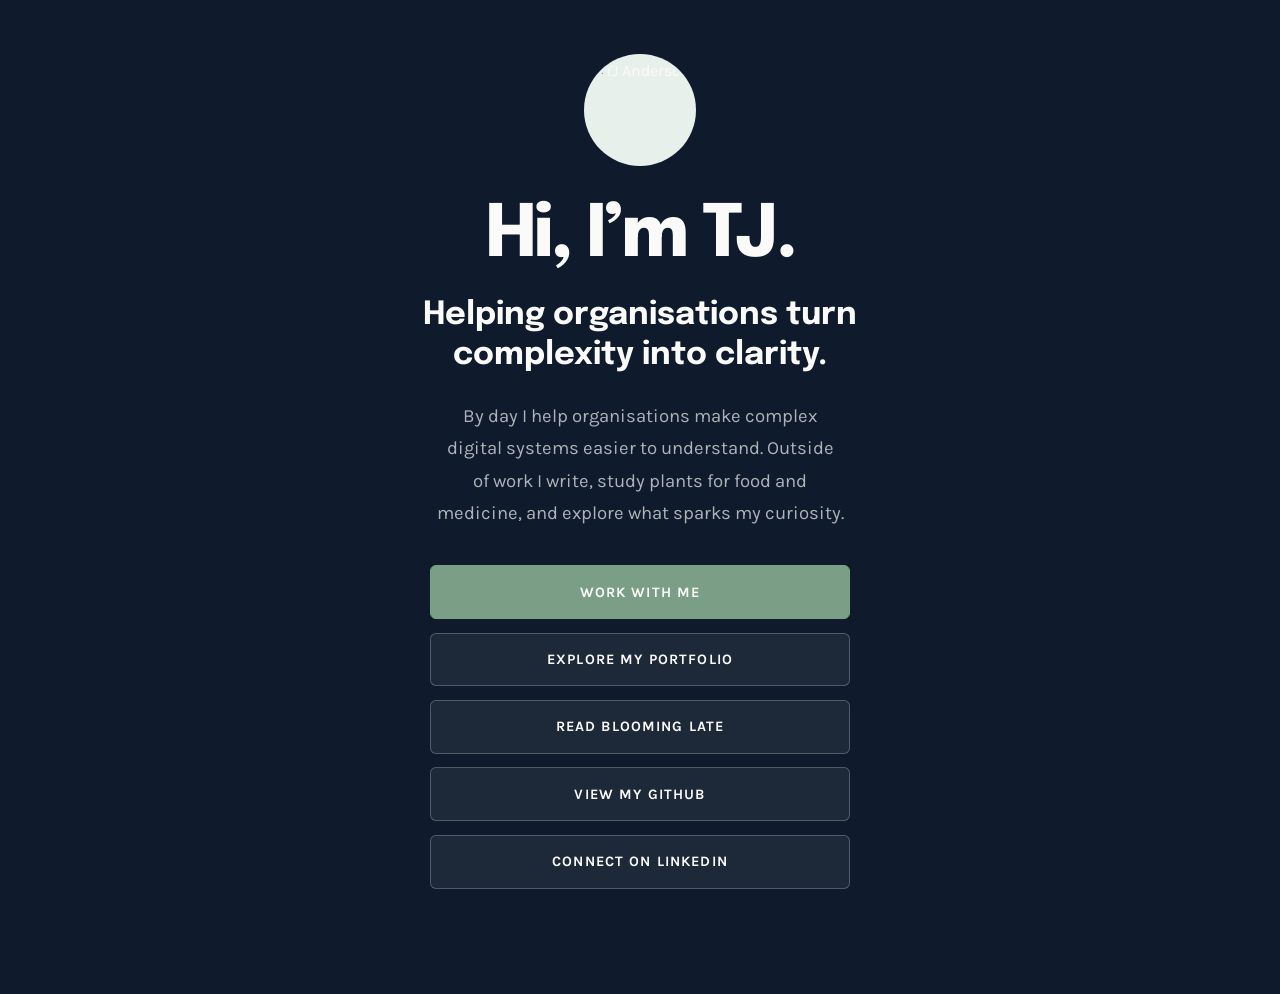
==== commit a5e217aa: "hi page updates" ====
--- a/hi/index.html
+++ b/hi/index.html
@@ -10,10 +10,120 @@
   <link rel="preconnect" href="https://fonts.googleapis.com">
   <link href="https://fonts.googleapis.com/css2?family=Epilogue:ital,wght@0,300;0,400;0,600;0,800;1,300;1,400&family=Karla:wght@300;400;600;700&display=swap" rel="stylesheet">
   <link rel="stylesheet" href="../styles.css?v=20260626">
+  <style>
+    *, *::before, *::after { box-sizing: border-box; margin: 0; padding: 0; }
+
+    :root {
+      --navy: #0F1B2D;
+      --sage: #7B9E87;
+      --sage-light: #E8F0EC;
+      --surface: #FAFAF8;
+    }
+
+    body.link-tree-page {
+      background: var(--navy);
+      color: var(--surface);
+      font-family: 'Karla', sans-serif;
+      line-height: 1.6;
+      min-height: 100vh;
+      overflow-x: hidden;
+    }
+
+    .link-tree {
+      align-items: stretch;
+      display: flex;
+      flex-direction: column;
+      justify-content: center;
+      margin: 0 auto;
+      min-height: 100vh;
+      padding: clamp(1.5rem, 5vw, 3.4rem) 1.5rem clamp(4.5rem, 9vw, 6.6rem);
+      text-align: center;
+      width: min(100%, 620px);
+    }
+
+    .link-tree-avatar {
+      align-self: center;
+      background: var(--sage-light);
+      border-radius: 50%;
+      display: block;
+      height: 112px;
+      margin-bottom: 2.1rem;
+      object-fit: cover;
+      padding: 0.2rem;
+      width: 112px;
+    }
+
+    .link-tree h1 {
+      color: var(--surface);
+      font-family: 'Epilogue', sans-serif;
+      font-size: clamp(2.5rem, 9vw, 4.5rem);
+      font-weight: 800;
+      letter-spacing: -0.04em;
+      line-height: 1;
+      margin-bottom: 1.5rem;
+      text-wrap: balance;
+    }
+
+    .link-tree-subhead {
+      color: var(--surface);
+      font-family: 'Epilogue', sans-serif;
+      font-size: clamp(1.35rem, 4vw, 2rem);
+      font-weight: 700;
+      line-height: 1.25;
+      margin: 0 auto 1.5rem;
+      max-width: 24ch;
+      text-wrap: balance;
+    }
+
+    .link-tree-copy {
+      color: rgba(250, 250, 248, 0.68);
+      font-size: clamp(1rem, 2vw, 1.16rem);
+      line-height: 1.75;
+      margin: 0 auto 2.2rem;
+      max-width: 46ch;
+      text-wrap: balance;
+    }
+
+    .link-tree-buttons {
+      display: grid;
+      gap: 0.85rem;
+      margin: 0 auto;
+      width: min(100%, 420px);
+    }
+
+    .link-tree-buttons a {
+      align-items: center;
+      background: rgba(250, 250, 248, 0.06);
+      border: 1.5px solid rgba(250, 250, 248, 0.24);
+      border-radius: 6px;
+      color: var(--surface);
+      display: flex;
+      font-size: 0.9rem;
+      font-weight: 700;
+      justify-content: center;
+      letter-spacing: 0.08em;
+      min-height: 3.25rem;
+      padding: 0.9rem 1.2rem;
+      text-decoration: none;
+      text-transform: uppercase;
+      transition: background 0.2s, border-color 0.2s, color 0.2s, transform 0.15s;
+    }
+
+    .link-tree-buttons a:first-child {
+      background: var(--sage);
+      border-color: var(--sage);
+    }
+
+    .link-tree-buttons a:hover {
+      background: rgba(123, 158, 135, 0.16);
+      border-color: var(--sage);
+      transform: translateY(-1px);
+    }
+  </style>
 </head>
 <body class="link-tree-page">
   <main class="link-tree">
-    <img class="link-tree-avatar" src="../favicon.png" alt="TJ Anderson">
+    <img class="link-tree-avatar" src="https://portfolio.coastarian.com/favicon.png" alt="TJ Anderson">
     <h1>Hi, I’m TJ.</h1>
     <p class="link-tree-subhead">Helping organisations turn complexity into clarity.</p>
     <div class="link-tree-copy">
